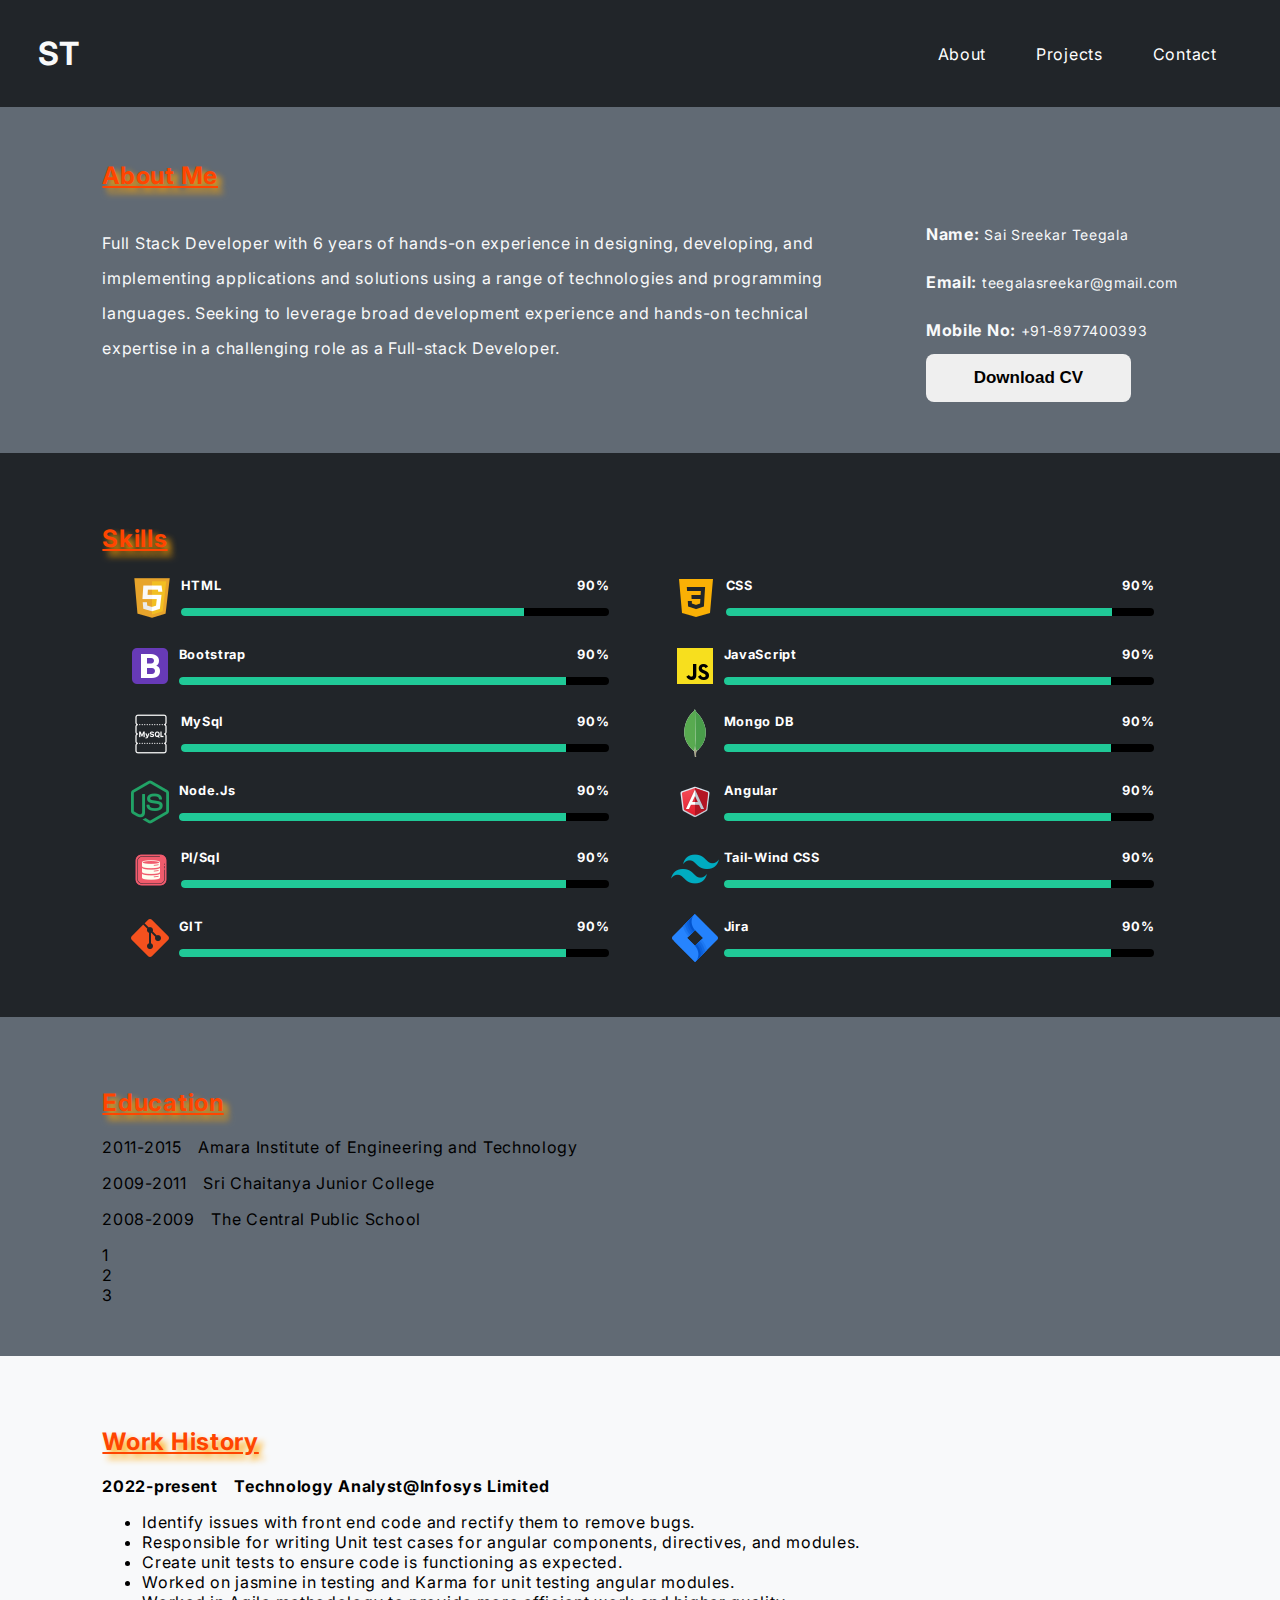
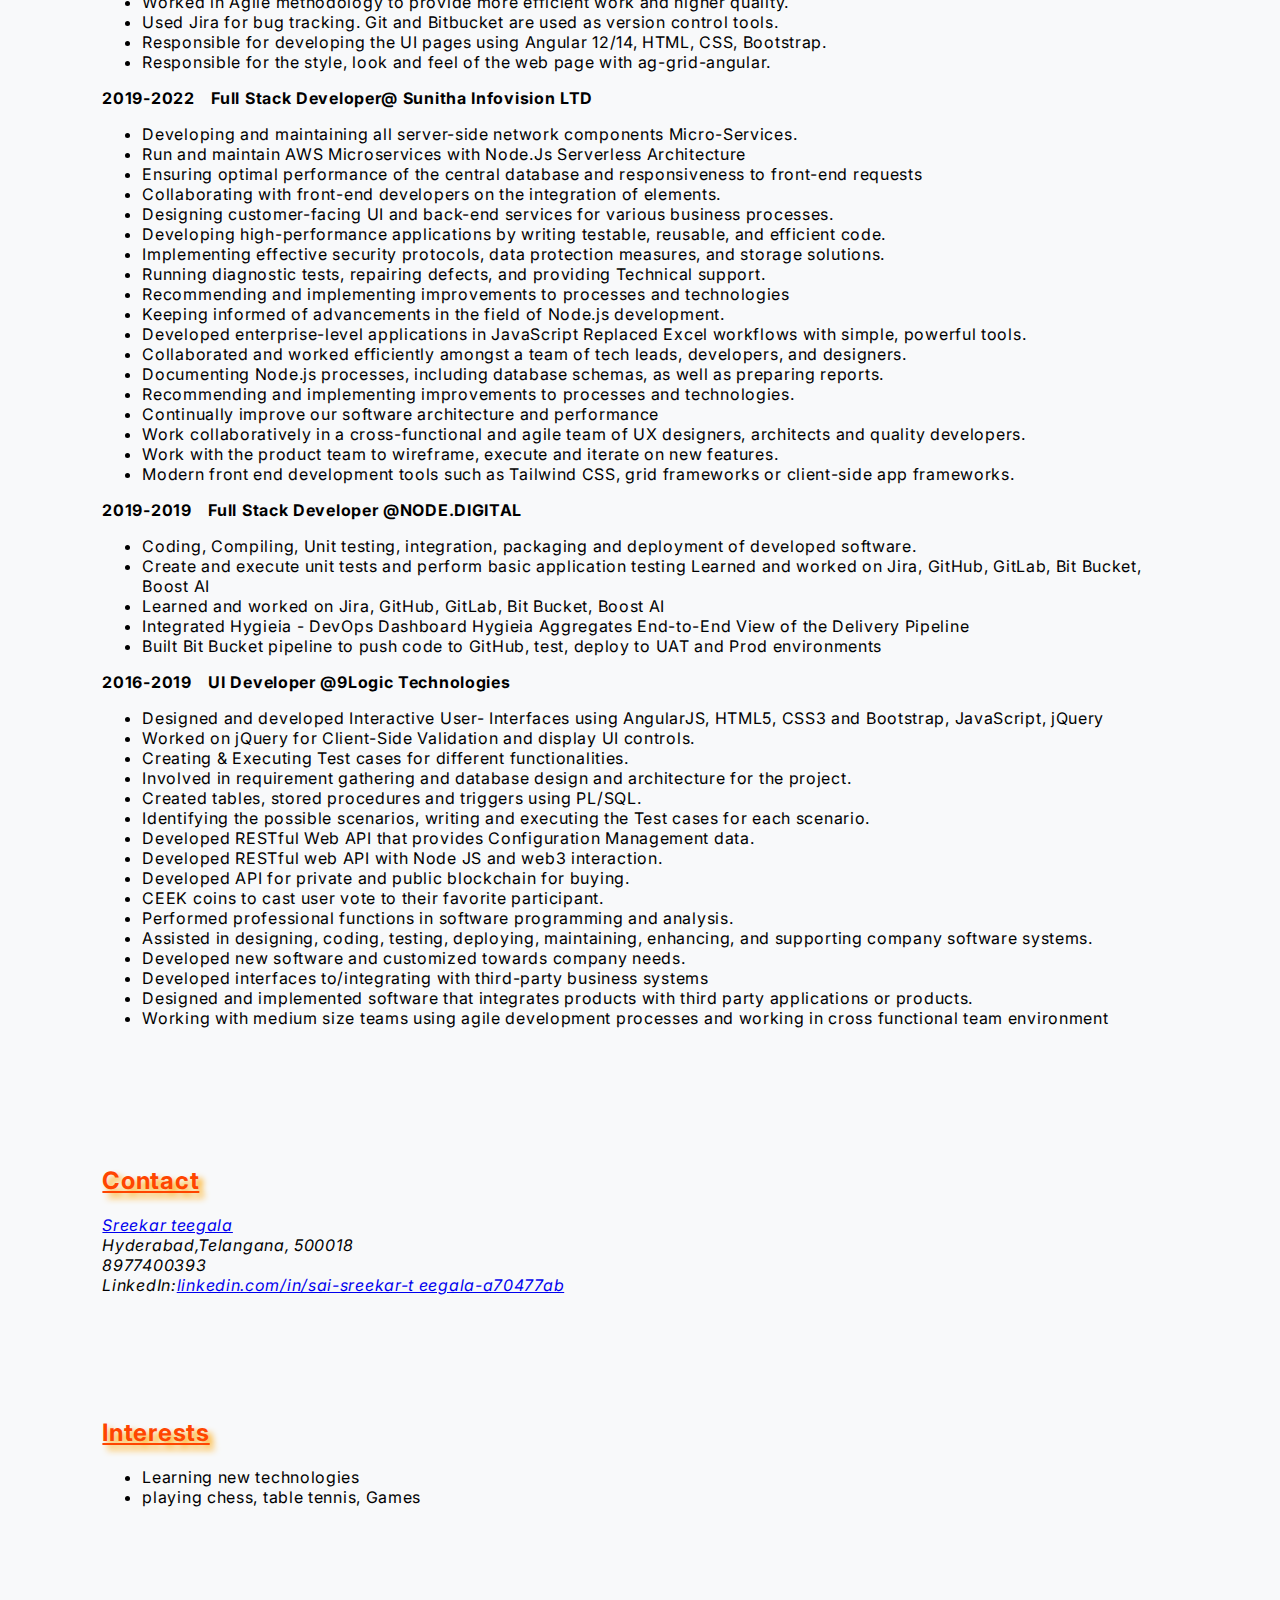
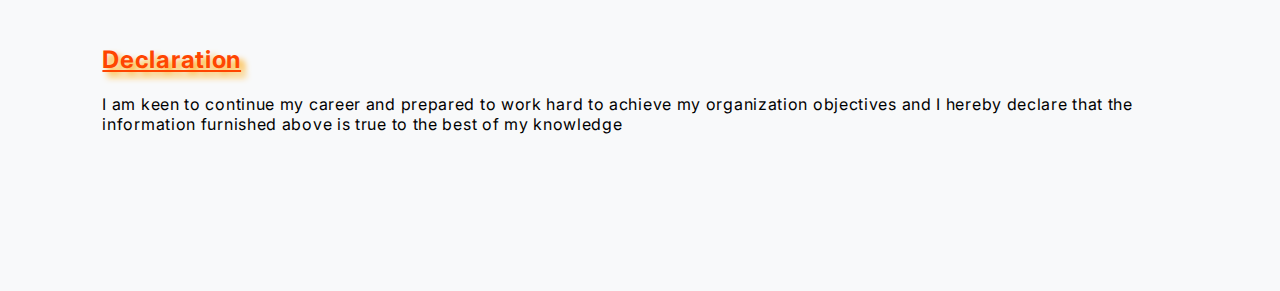
==== index.html @ 385042fd "Minor changes" ====
<!DOCTYPE html>
<html lang="en">

<head>
    <meta charset="UTF-8">
    <meta name="viewport" content="width=device-width, initial-scale=1.0">
    <title>Portfolio</title>
    <script src="./script.js" defer></script>
    <link rel="stylesheet" href="./style.css">
    <!-- <style>
        .Skills{
            width: fit-content;
        }
    </style> -->
</head>

<body>
    <!-- <h1>Sai Sreekar Teegala <sub>(Full Stack Developer)</sub></h1>

    <header>
        <h1>Sreekar Portfolio</h1>
    </header> -->
    <nav>
        <h1>ST</h1>
        <navbar>
            <a href="#About">About</a>
            <a href="">Projects</a>
            <a href="">Contact</a>
        </navbar>
        <!-- <ul>
            <li><a href="">About</a></li>
            <li><a href="">Projects</a></li>
            <li><a href="">Contact</a></li>
        </ul> -->
    </nav>
    <main>
        <!-- <section id="intro"></section> -->
        <section id="About" class="section bg-dark">
            <h2><u>About Me</u></h2>
            <div class="flex space-between">
                <p class="">Full Stack Developer with 6 years of hands-on experience in designing,
                    developing, and implementing applications and solutions using a range of
                    technologies and programming languages. Seeking to leverage broad
                    development experience and hands-on technical expertise in a
                    challenging role as a Full-stack Developer.</p>
                <div>
                    <p><b>Name:</b> Sai Sreekar Teegala</p>
                    <p><b>Email:</b> teegalasreekar@gmail.com</p>
                    <p><b>Mobile No:</b> +91-8977400393</p>

                    <button type="button">Download CV</button>
                </div>
            </div>
        </section>
        <section class="section skills-sec">
            <h2><u>Skills</u></h2>
            <div class="skills">
                <div class="skillCard" id="html">
                    <div class="skImg">
                        <img src="images/icons/icons8-html-5-50.png" alt="HTML5">
                    </div>
                    <div class="skProgress">
                        <div class="skTop">
                            <span>HTML</span>
                            <span>90%</span>
                        </div>
                        <div class="progress progress-sm bg-black">
                            <div class="progress-bar" role="progressbar" style="width: 80%;"></div>
                        </div>
                    </div>
                </div>

                <div class="skillCard" id="css">
                    <div class="skImg">
                        <img src="images/icons/css-logo-50.png" alt="CSS" />
                    </div>
                    <div class="skProgress">
                        <div class="skTop">
                            <span>CSS</span>
                            <span>90%</span>
                        </div>
                        <div class="progress progress-sm bg-black">
                            <div class="progress-bar" role="progressbar" style="width: 90%;"></div>
                        </div>
                    </div>
                </div>

                <div class="skillCard" id="bootstrap">
                    <div class="skImg">
                        <img src="images/icons/icons8-bootstrap-logo-48.png" alt="Bootstrap"/>
                    </div>
                    <div class="skProgress">
                        <div class="skTop">
                            <span>Bootstrap</span>
                            <span>90%</span>
                        </div>
                        <div class="progress progress-sm bg-black">
                            <div class="progress-bar" role="progressbar" style="width: 90%;"></div>
                        </div>
                    </div>
                </div>

                <div class="skillCard" id="js">
                    <div class="skImg">
                        <img src="images/icons/js-logo-48.png" alt="JavaScript" />
                    </div>
                    <div class="skProgress">
                        <div class="skTop">
                            <span>JavaScript</span>
                            <span>90%</span>
                        </div>
                        <div class="progress progress-sm bg-black">
                            <div class="progress-bar" role="progressbar" style="width: 90%;"></div>
                        </div>
                    </div>
                </div>

                <div class="skillCard" id="mysql">
                    <div class="skImg">
                        <img src="images/icons/icons8-mysql-50.png" alt="MySql" />
                    </div>
                    <div class="skProgress">
                        <div class="skTop">
                            <span>MySql</span>
                            <span>90%</span>
                        </div>
                        <div class="progress progress-sm bg-black">
                            <div class="progress-bar" role="progressbar" style="width: 90%;"></div>
                        </div>
                    </div>
                </div>

                <div class="skillCard" id="mongo">
                    <div class="skImg">
                        <img src="images/icons/icons8-mongodb-48.png" alt="MongoDb" />
                    </div>
                    <div class="skProgress">
                        <div class="skTop">
                            <span>Mongo DB</span>
                            <span>90%</span>
                        </div>
                        <div class="progress progress-sm bg-black">
                            <div class="progress-bar" role="progressbar" style="width: 90%;"></div>
                        </div>
                    </div>
                </div>

                <div class="skillCard" id="nodejs">
                    <div class="skImg">
                       <img src="images/icons/icons8-node-js-48.png" alt="NodeJs" />
                    </div>
                    <div class="skProgress">
                        <div class="skTop">
                            <span>Node.Js</span>
                            <span>90%</span>
                        </div>
                        <div class="progress progress-sm bg-black">
                            <div class="progress-bar" role="progressbar" style="width: 90%;"></div>
                        </div>
                    </div>
                </div>

                <div class="skillCard" id="Angular">
                    <div class="skImg">
                        <img src="images/icons/icons8-angularjs-48-pad-30.png" alt="Angular" />
                    </div>
                    <div class="skProgress">
                        <div class="skTop">
                            <span>Angular</span>
                            <span>90%</span>
                        </div>
                        <div class="progress progress-sm bg-black">
                            <div class="progress-bar" role="progressbar" style="width: 90%;"></div>
                        </div>
                    </div>
                </div>

                <div class="skillCard" id="plsql">
                    <div class="skImg">
                        <img src="images/icons/icons8-oracle-pl-sql-50.png" alt="Pl/Sql" />
                    </div>
                    <div class="skProgress">
                        <div class="skTop">
                            <span>Pl/Sql</span>
                            <span>90%</span>
                        </div>
                        <div class="progress progress-sm bg-black">
                            <div class="progress-bar" role="progressbar" style="width: 90%;"></div>
                        </div>
                    </div>
                </div>
                <div class="skillCard" id="tailwind">
                    <div class="skImg">
                        <img src="images/icons/icons8-tailwindcss-48.png" alt="Tailwind CSS" />
                    </div>
                    <div class="skProgress">
                        <div class="skTop">
                            <span>Tail-Wind CSS</span>
                            <span>90%</span>
                        </div>
                        <div class="progress progress-sm bg-black">
                            <div class="progress-bar" role="progressbar" style="width: 90%;"></div>
                        </div>
                    </div>
                </div>

                <div class="skillCard" id="gitlab">
                    <div class="skImg">
                        <img src="images/icons/icons8-git-logo-48.png" alt="Git" />
                    </div>
                    <div class="skProgress">
                        <div class="skTop">
                            <span>GIT</span>
                            <span>90%</span>
                        </div>
                        <div class="progress progress-sm bg-black">
                            <div class="progress-bar" role="progressbar" style="width: 90%;"></div>
                        </div>
                    </div>
                </div>

<!-- 
                <div class="skillCard" id="postman">
                    <div class="skImg">
                        <img src="images/icons/icons8-postgresql-48.png" alt="postman" />
                    </div>
                    <div class="skProgress">
                        <div class="skTop">
                            <span>Postman</span>
                            <span>90%</span>
                        </div>
                        <div class="progress progress-sm bg-black">
                            <div class="progress-bar" role="progressbar" style="width: 90%;"></div>
                        </div>
                    </div>
                </div>

                <div class="skillCard" id="aws">
                    <div class="skImg">
                        <img src="images/icons/icons8-amazon-web-services-48.png" alt="AWS" />
                    </div>
                    <div class="skProgress">
                        <div class="skTop">
                            <span>AWS</span>
                            <span>90%</span>
                        </div>
                        <div class="progress progress-sm bg-black">
                            <div class="progress-bar" role="progressbar" style="width: 90%;"></div>
                        </div>
                    </div>
                </div> -->

                <div class="skillCard" id="jira">
                    <div class="skImg">
                        <img src="images/icons/icons8-jira-48.png" alt="Jira" />
                    </div>
                    <div class="skProgress">
                        <div class="skTop">
                            <span>Jira</span>
                            <span>90%</span>
                        </div>
                        <div class="progress progress-sm bg-black">
                            <div class="progress-bar" role="progressbar" style="width: 90%;"></div>
                        </div>
                    </div>
                </div>


            </div>

            <!-- <div class="content">
                <div class="left-side w-100">
                    <div class="block">
                        <div>
                            <div class="flex space-between">
                                <img src="./images/html.png" alt="HTML" width="55" height="50">
                                <h6>HTML</h6>
                            </div>
                            <div class="progress progress-sm bg-black">
                                <div class="progress-bar" role="progressbar" aria-valuenow="80" aria-valuemin="0"
                                    aria-valuemax="100" style="width: 80%;"></div>
                            </div>
                        </div>
                    </div>
                    <div class="block">
                        <div class="flex space-between">
                            <img src="./images/bootstrap.png" alt="bootstrap" width="55" height="50">
                            <h6>Bootstrap</h6>
                        </div>
                        <div class="progress progress-sm bg-black">
                            <div class="progress-bar" role="progressbar" aria-valuenow="80" aria-valuemin="0"
                                aria-valuemax="100" style="width: 80%;"></div>
                        </div>
                    </div>
                    <div class="block">
                        <div class="flex  space-between">
                            <img src="./images/download (1).png" alt="mysql" width="55" height="50">
                            <h6>mysql</h6>
                        </div>
                        <div class="progress progress-sm bg-black">
                            <div class="progress-bar" role="progressbar" aria-valuenow="90" aria-valuemin="0"
                                aria-valuemax="100" style="width: 90%;"></div>
                        </div>
                    </div>
                    <div class="block">
                        <div class="flex space-between">
                            <img src="./images/download (3).png" alt="nodejs" width="55" height="50">
                            <h6>nodejs</h6>
                        </div>
                        <div class="progress progress-sm bg-black">
                            <div class="progress-bar" role="progressbar" aria-valuenow="90" aria-valuemin="0"
                                aria-valuemax="100" style="width: 90%;"></div>
                        </div>
                    </div>
                    <div class="block">
                        <div class="flex space-between">
                            <img src="./images/download (5).png" alt="tailwind css" width="55" height="50">
                            <h6>tailwind css</h6>
                        </div>
                        <div class="progress progress-sm bg-black">
                            <div class="progress-bar" role="progressbar" aria-valuenow="85" aria-valuemin="0"
                                aria-valuemax="100" style="width: 85%;"></div>
                        </div>
                    </div>
                    <div class="block">
                        <div class="flex space-between">
                            <img src="./images/download (8).png" alt="postman" width="55" height="50">
                            <h6>postman</h6>
                        </div>
                        <div class="progress progress-sm bg-black">
                            <div class="progress-bar" role="progressbar" aria-valuenow="90" aria-valuemin="0"
                                aria-valuemax="100" style="width: 90%;"></div>
                        </div>
                    </div>
                    <div class="block">
                        <div class="flex space-between">
                            <img src="./images/download (10).png" alt="jira software" width="55" height="50">
                            <h6>jira software</h6>
                        </div>
                        <div class="progress progress-sm bg-black">
                            <div class="progress-bar" role="progressbar" aria-valuenow="80" aria-valuemin="0"
                                aria-valuemax="100" style="width: 80%;"></div>
                        </div>
                    </div>
                </div>
                <div class="right-side w-100">
                    <div class="block">
                        <div class="flex space-between">
                            <img src="./images/css.png" alt="css" width="55" height="50">
                            <h6>CSS</h6>
                        </div>
                        <div class="progress progress-sm bg-black">
                            <div class="progress-bar" role="progressbar" aria-valuenow="80" aria-valuemin="0"
                                aria-valuemax="100" style="width: 80%;"></div>
                        </div>
                    </div>
                    <div class="block">
                        <div class="flex space-between">
                            <img src="./images/js.png" alt="js" width="55" height="50">
                            <h6>JS</h6>
                        </div>
                        <div class="progress progress-sm bg-black">
                            <div class="progress-bar" role="progressbar" aria-valuenow="80" aria-valuemin="0"
                                aria-valuemax="100" style="width: 80%;"></div>
                        </div>
                    </div>
                    <div class="block space-between">
                        <div class="flex">
                            <img src="./images/download (2).png" alt="mongoDB" width="55" height="50">
                            <h6>mongoDB</h6>
                        </div>
                        <div class="progress progress-sm bg-black">
                            <div class="progress-bar" role="progressbar" aria-valuenow="85" aria-valuemin="0"
                                aria-valuemax="100" style="width: 85%;"></div>
                        </div>
                    </div>
                    <div class="block">
                        <div class="flex space-between">
                            <img src="./images/download (4).png" alt="angular" width="55" height="50">
                            <h6>angular</h6>
                        </div>
                        <div class="progress progress-sm bg-black">
                            <div class="progress-bar" role="progressbar" aria-valuenow="90" aria-valuemin="0"
                                aria-valuemax="100" style="width: 90%;"></div>
                        </div>
                    </div>
                    <div class="block">
                        <div class="flex space-between">
                            <img src="./images/download (7).png" alt="gitlab" width="55" height="50">
                            <h6>gitlab</h6>
                        </div>
                        <div class="progress progress-sm bg-black">
                            <div class="progress-bar" role="progressbar" aria-valuenow="90" aria-valuemin="0"
                                aria-valuemax="100" style="width: 90%;"></div>
                        </div>
                    </div>
                    <div class="block">
                        <div class="flex space-between">
                            <img src="./images/download (9).png" alt="aws" width="55" height="50">
                            <h6>aws</h6>
                        </div>
                        <div class="progress progress-sm bg-black">
                            <div class="progress-bar" role="progressbar" aria-valuenow="70" aria-valuemin="0"
                                aria-valuemax="100" style="width: 70%;"></div>
                        </div>
                    </div>
                    <div class="block">
                        <div class="flex space-between">
                            <img src="./images/download.png" alt="PL/SQL" width="55" height="50">
                            <h6>PL/SQL</h6>
                        </div>
                        <div class="progress progress-sm bg-black">
                            <div class="progress-bar" role="progressbar" aria-valuenow="80" aria-valuemin="0"
                                aria-valuemax="100" style="width: 80%;"></div>
                        </div>
                    </div>
                </div>
            </div> -->
        </section>

        <section id="education" class="section bg-dark">
            <h2><u>Education</u></h2>
            <div>
                <p>2011-2015&emsp;Amara Institute of Engineering and Technology</p>
                <p><span>2009-2011</span>&emsp;Sri Chaitanya Junior College</p>
                <p><span>2008-2009</span>&emsp;The Central Public School</p>
            </div>

            <div class="row">
                <div>1</div>
                <div>2</div>
                <div>3</div>
            </div>
        </section>

        <section>

            <h2><u>Work History</u></h2>
            <div>
                <p><b>2022-present&emsp;Technology Analyst@Infosys Limited</b></p>
                <ul>
                    <li>Identify issues with front end code and rectify
                        them to remove bugs.
                    </li>
                    <li>Responsible for writing Unit test cases for angular
                        components, directives, and modules.
                    </li>
                    <li>Create unit tests to ensure code is functioning as
                        expected.
                    </li>
                    <li>Worked on jasmine in testing and Karma for unit
                        testing angular modules.
                    </li>
                    <li>Worked in Agile methodology to provide more
                        efficient work and higher quality.</li>
                    <li>Used Jira for bug tracking. Git and Bitbucket are
                        used as version control tools.</li>
                    <li>Responsible for developing the UI pages using
                        Angular 12/14, HTML, CSS, Bootstrap.</li>
                    <li>Responsible for the style, look and feel of the web
                        page with ag-grid-angular.</li>
                </ul>
            </div>

            <div>
                <p><b>2019-2022&emsp;Full Stack Developer@ Sunitha Infovision LTD</b></p>
                <ul>
                    <li>Developing and maintaining all server-side
                        network components Micro-Services.
                    </li>
                    <li>Run and maintain AWS Microservices with Node.Js
                        Serverless Architecture
                    </li>
                    <li>Ensuring optimal performance of the central
                        database and responsiveness to front-end
                        requests
                    </li>
                    <li>Collaborating with front-end developers on the
                        integration of elements.
                    </li>
                    <li>Designing customer-facing UI and back-end
                        services for various business processes.
                    </li>
                    <li>Developing high-performance applications by
                        writing testable, reusable, and efficient code.
                    </li>
                    <li>Implementing effective security protocols, data
                        protection measures, and storage solutions.
                    </li>
                    <li>Running diagnostic tests, repairing defects, and
                        providing Technical support.
                    </li>
                    <li>Recommending and implementing improvements
                        to processes and technologies
                    </li>
                    <li>Keeping informed of advancements in the field of
                        Node.js development.
                    </li>
                    <li>Developed enterprise-level applications in
                        JavaScript Replaced Excel workflows with simple,
                        powerful tools.
                    </li>
                    <li>Collaborated and worked efficiently amongst a
                        team of tech leads, developers, and designers.
                    </li>
                    <li>Documenting Node.js processes, including
                        database schemas, as well as preparing reports.
                    </li>
                    <li>Recommending and implementing improvements
                        to processes and technologies.
                    </li>
                    <li> Continually improve our software architecture and
                        performance
                    </li>
                    <li>Work collaboratively in a cross-functional and
                        agile team of UX designers, architects and quality
                        developers.
                    </li>
                    <li>Work with the product team to wireframe, execute
                        and iterate on new features.
                    </li>
                    <li>Modern front end development tools such as
                        Tailwind CSS, grid frameworks or client-side app
                        frameworks.
                    </li>
                </ul>
            </div>

            <div>
                <p><b>2019-2019&emsp;Full Stack Developer @NODE.DIGITAL</b></p>
                <ul>
                    <li>Coding, Compiling, Unit testing, integration,
                        packaging and deployment of developed software.</li>
                    <li>Create and execute unit tests and perform basic
                        application testing Learned and worked on Jira,
                        GitHub, GitLab, Bit Bucket, Boost AI</li>
                    <li>Learned and worked on Jira, GitHub, GitLab, Bit
                        Bucket, Boost AI</li>
                    <li>Integrated Hygieia - DevOps Dashboard Hygieia
                        Aggregates End-to-End View of the Delivery Pipeline</li>
                    <li>Built Bit Bucket pipeline to push code to GitHub, test,
                        deploy to UAT and Prod environments
                    </li>
                </ul>
            </div>

            <div>
                <p><b>2016-2019&emsp;UI Developer @9Logic Technologies</b></p>
                <ul>
                    <li>Designed and developed Interactive User- Interfaces
                        using AngularJS, HTML5, CSS3 and Bootstrap,
                        JavaScript, jQuery</li>
                    <li>Worked on jQuery for Client-Side Validation and
                        display UI controls.</li>
                    <li>Creating & Executing Test cases for different
                        functionalities.</li>
                    <li>Involved in requirement gathering and database
                        design and architecture for the project.</li>
                    <li> Created tables, stored procedures and triggers using
                        PL/SQL.
                    </li>
                    <li>Identifying the possible scenarios, writing and
                        executing the Test cases for each scenario.</li>
                    <li>Developed RESTful Web API that provides
                        Configuration Management data.</li>
                    <li>Developed RESTful web API with Node JS and web3
                        interaction.</li>
                    <li>Developed API for private and public blockchain for
                        buying.</li>
                    <li>CEEK coins to cast user vote to their favorite
                        participant.</li>
                    <li> Performed professional functions in software
                        programming and analysis.
                    </li>
                    <li>Assisted in designing, coding, testing, deploying,
                        maintaining, enhancing, and supporting company
                        software systems.
                    </li>
                    <li> Developed new software and customized towards
                        company needs.</li>
                    <li> Developed interfaces to/integrating with third-party
                        business systems</li>
                    <li>Designed and implemented software that integrates
                        products with third party applications or products.</li>
                    <li>Working with medium size teams using agile
                        development processes and working in cross
                        functional team environment
                    </li>
                </ul>
            </div>
        </section>


        <section>
            <h2><u>Contact</u></h2>
            <Address><a href="mailto:teegalasreekar@gmail.com">Sreekar teegala</a><br>
                Hyderabad,Telangana, 500018 <br>
                8977400393 <br>
                LinkedIn:<a href="linkedin.com/in/sai-sreekar-t
            eegala-a70477ab">linkedin.com/in/sai-sreekar-t
                    eegala-a70477ab</a>

            </Address>
        </section>
        <section>
            <h2><u>Interests</u></h2>
            <ul>
                <li>Learning new technologies</li>
                <li>playing chess, table tennis, Games</li>
            </ul>
        </section>

        <section>
            <h2><u>Declaration</u></h2>
            <p>I am keen to continue my career and prepared to work
                hard to achieve my organization objectives and I hereby
                declare that the information furnished above is true to
                the best of my knowledge</p>
        </section>
    </main>
</body>

</html>
---- style.css ----
@import url('https://fonts.googleapis.com/css2?family=Inter');

:root {
    --black: #212529;
    --light: #f8f9fa;
    --dark: #616a74;
    --font-family: "sans-serif"
}

* {
    box-sizing: border-box;
}

body {
    /* color: white; */
    margin: 0;
    background-color: var(--light);

    font-family: 'Inter', sans-serif;
    letter-spacing: 0.7px;
    /* font-size: 1rem; */
}

nav {
    /* position header on top */
    position: fixed;
    top: 0;
    width: 100%;

    padding: 1% 3%;
    display: flex;
    flex-direction: row;
    justify-content: space-between;
    background-color: var(--black);
    color: var(--light);
}

navbar {
    flex-basis: 50%;
    display: flex;
    align-items: center;
    justify-content: end;
}

navbar a {
    padding: 15px;
    margin: 10px;
    text-decoration: none;
    color: white
}

navbar a:hover {
    /* color:red; */
    background: var(--dark);
    transition: all 0.7s ease-in;
}

main {
    margin: 7% 0%;
}

#intro {
    height: 75vh;
    border: 2px solid black;
}

section {
    padding: 4% 8%;
    width: 100%;
    /* padding: 0px 15px; */
}

section h2 {
    color: orangered;
    text-shadow: orange 5px 5px 6px;
}

.flex {
    display: flex;
}

.space-between{
    justify-content: space-between;
}

.flex>p {
    flex-basis: 70%;
    line-height: 35px;
    color: var(--light);
}

.flex div {
    display: flex;
    justify-content: center;
    flex-direction: column;
    color: var(--light);
}

.flex div p b {
    font-size: 16px;
}

.flex div p {
    font-size: 14px;
}

button {
    width: 205px;
    padding: 14px;
    border-radius: 8px;
    border: none;
    outline: none;
    font-size: 17px;
    font-weight: 600;
}

.progress {
    display: flex;
    overflow: hidden;
}

.progress-sm {
    height: 0.5rem !important;
    border-radius: 10px;
}

.bg-black {
    background-color: black;
}

.progress-bar {
    background-color: #20c997;
}

.content {
    display: flex !important;
    justify-content: space-between;
    gap: 40px;
}

.block {
    margin-bottom: 10px;
}
/* .Skills .block {
    display: flex;
    flex-direction: row;
    align-items: center;
    margin-bottom: 10px;
}

.block div{
    flex-grow: 1;
} */

.w-100 {
    width: 100% !important;
}

/* 
.flex>p{
    display: flex;
    align-self: end;
} */

.col-1 {
    width: 8.33%;
}

.col-2 {
    width: 16.66%;
}

.col-3 {
    width: 25%;
}

.col-4 {
    width: 33.33%;
}

.col-5 {
    width: 41.66%;
}

.col-6 {
    width: 50%;
}

.col-7 {
    width: 58.33%;
}

.col-8 {
    width: 66.66%;
}

.col-9 {
    width: 75%;
}

.col-10 {
    width: 83.33%;
}

.col-11 {
    width: 91.66%;
}

.col-12 {
    width: 100%;
}

.bg-dark {
    background-color: var(--dark) !important;
}

.skills-sec{
    background-color: var(--black);
    color: white;
}

.skills{
    display: flex;
    flex-wrap: wrap;
    gap: 15px;
    justify-content: space-around;
}

.skillCard{
    display: flex;
    flex-direction: row;
    /* padding: 0 20px; */
    flex-basis: 45%;
}

.skProgress{
    flex-grow: 1;
    padding-left: 5px;
    /* background-color: red; */
}

.skTop{
    display: flex;
    flex-direction: row;
    justify-content: space-between;
    font-size: .8rem;
    font-weight: bolder;

    font-weight: bolder;
    padding: 5px 0 15px 0;
}
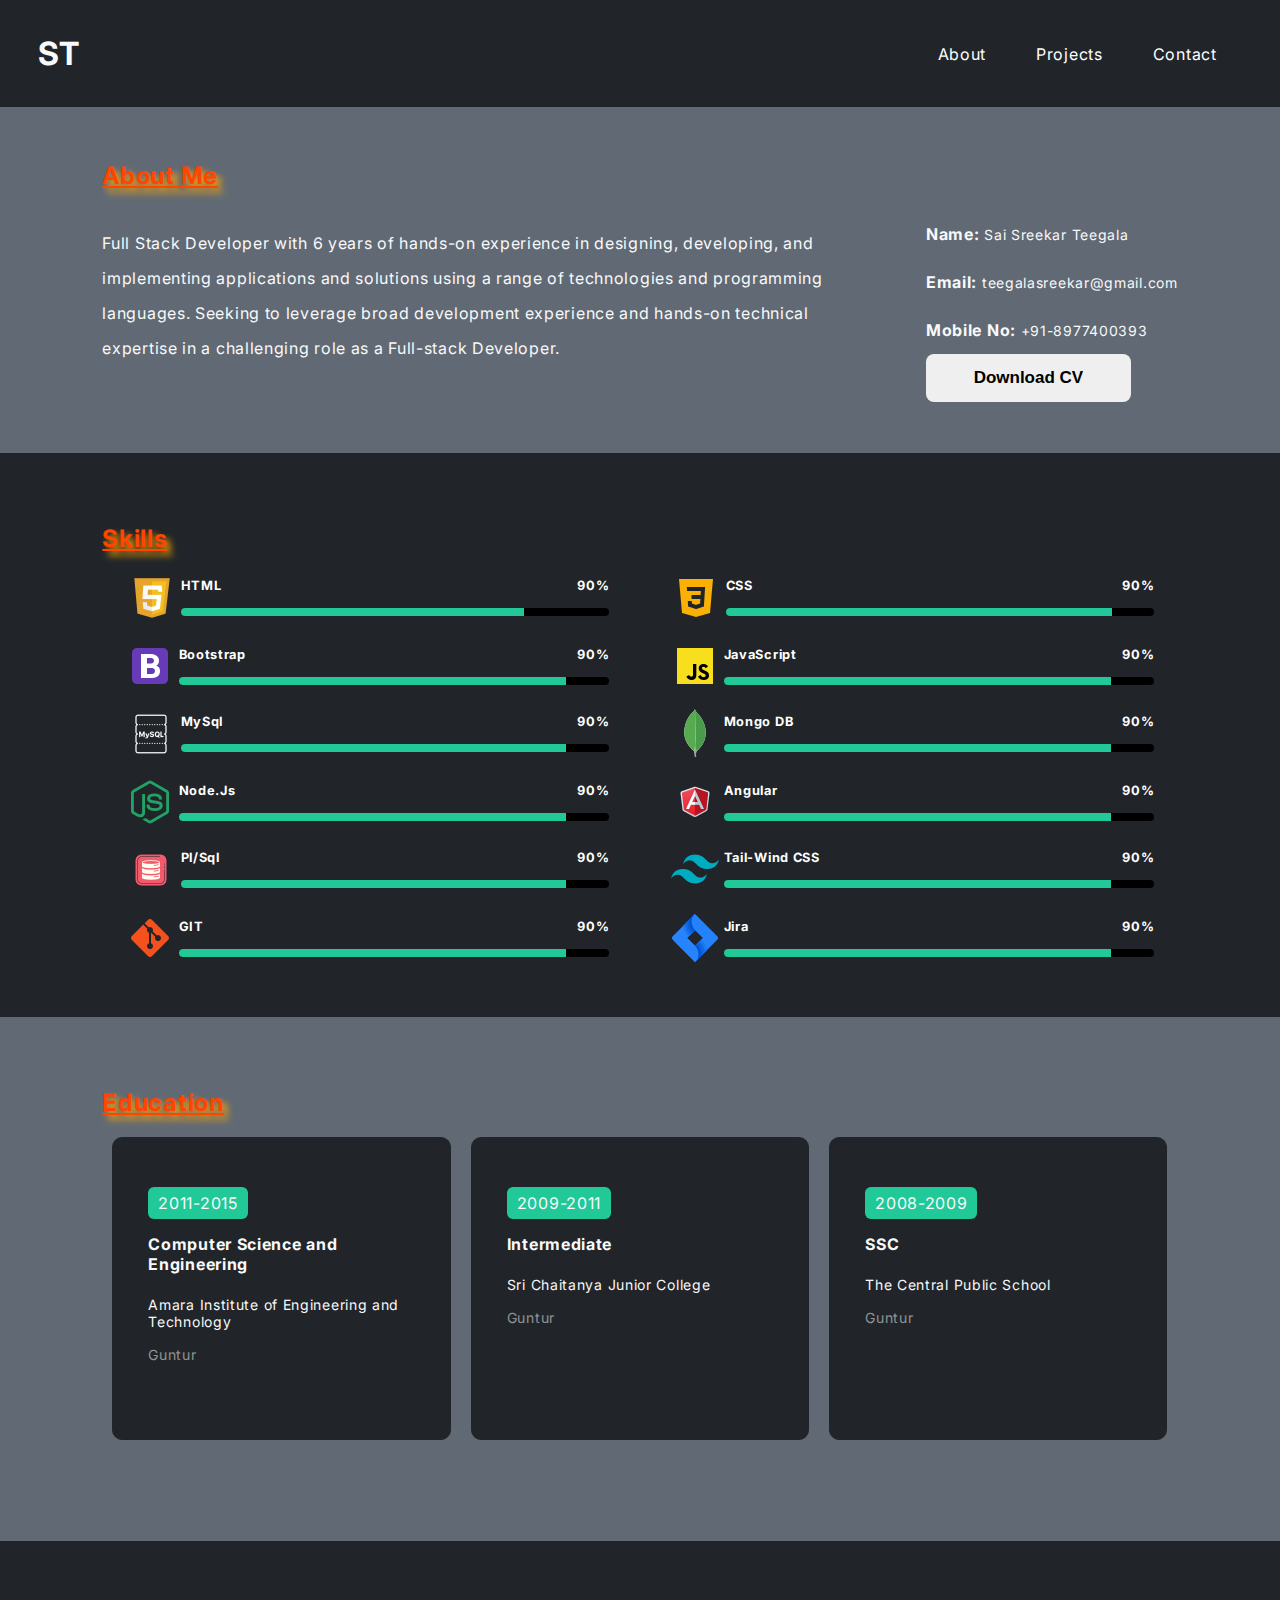
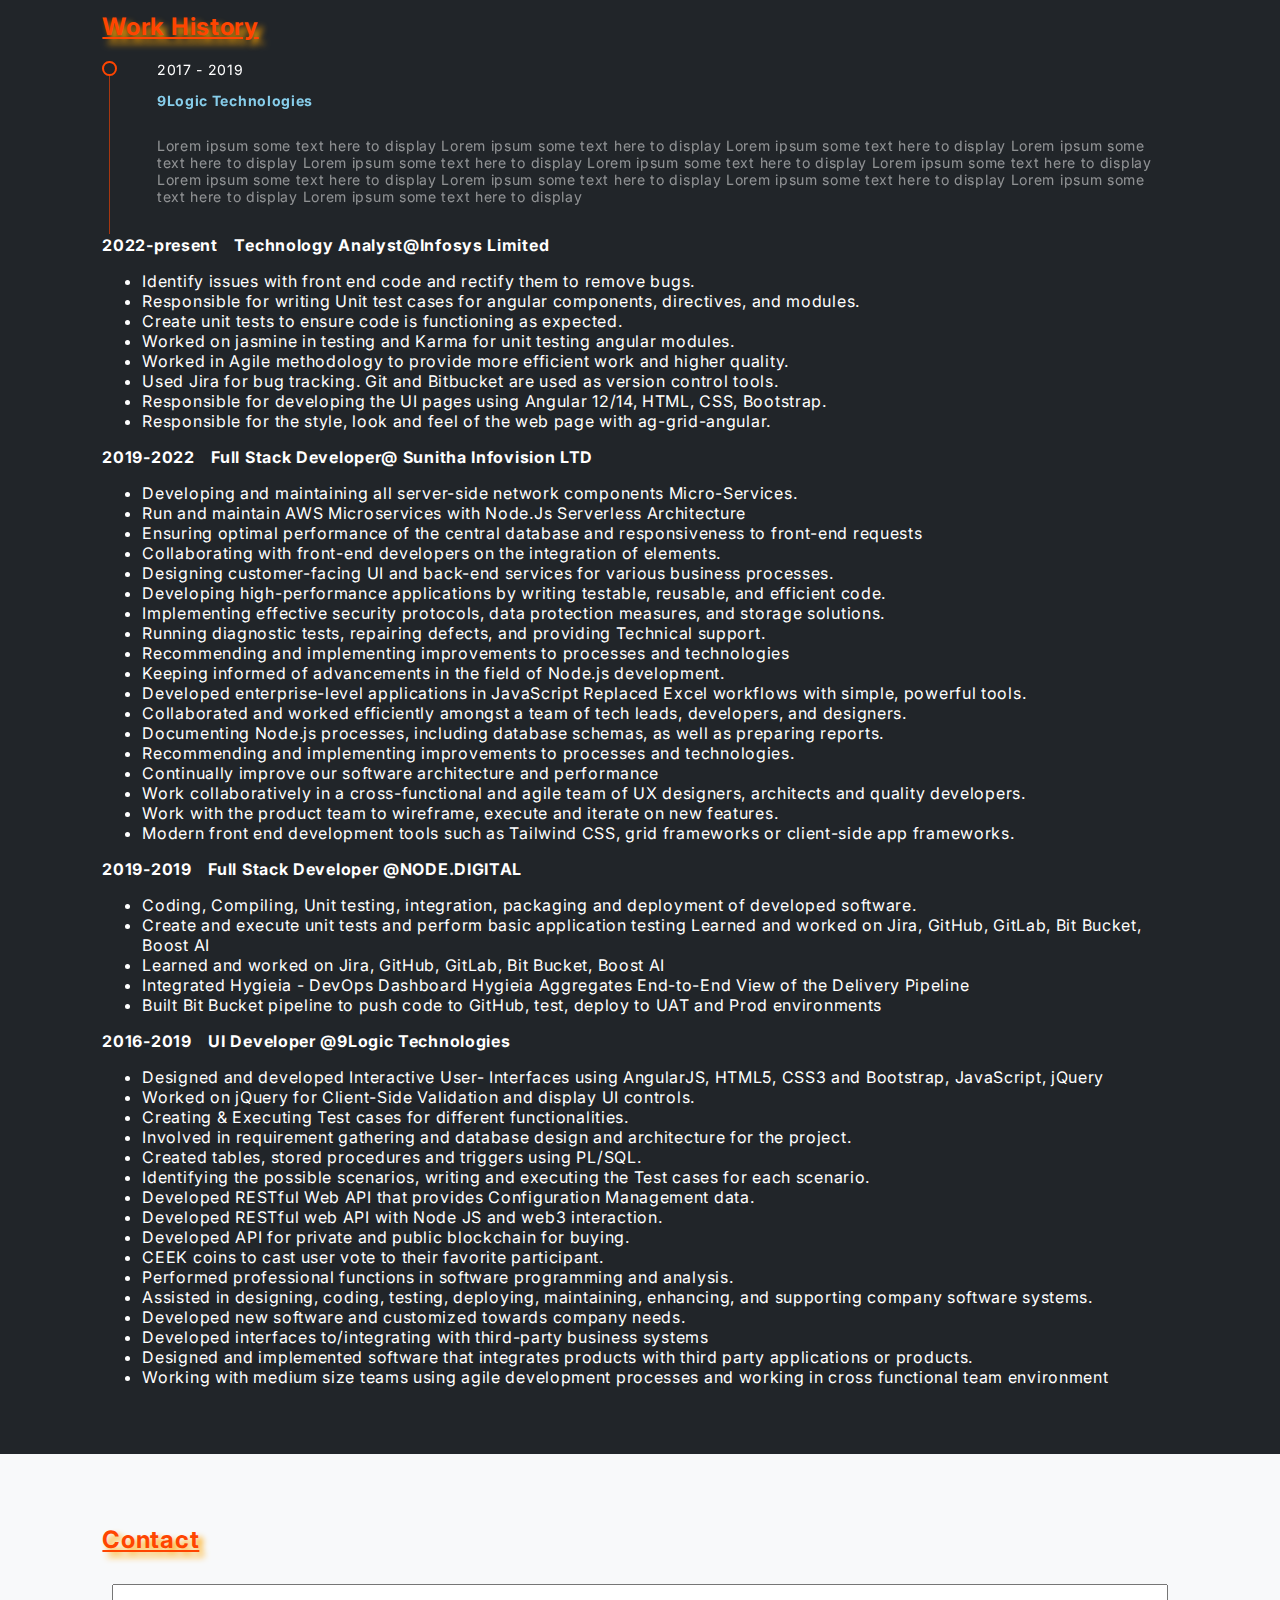
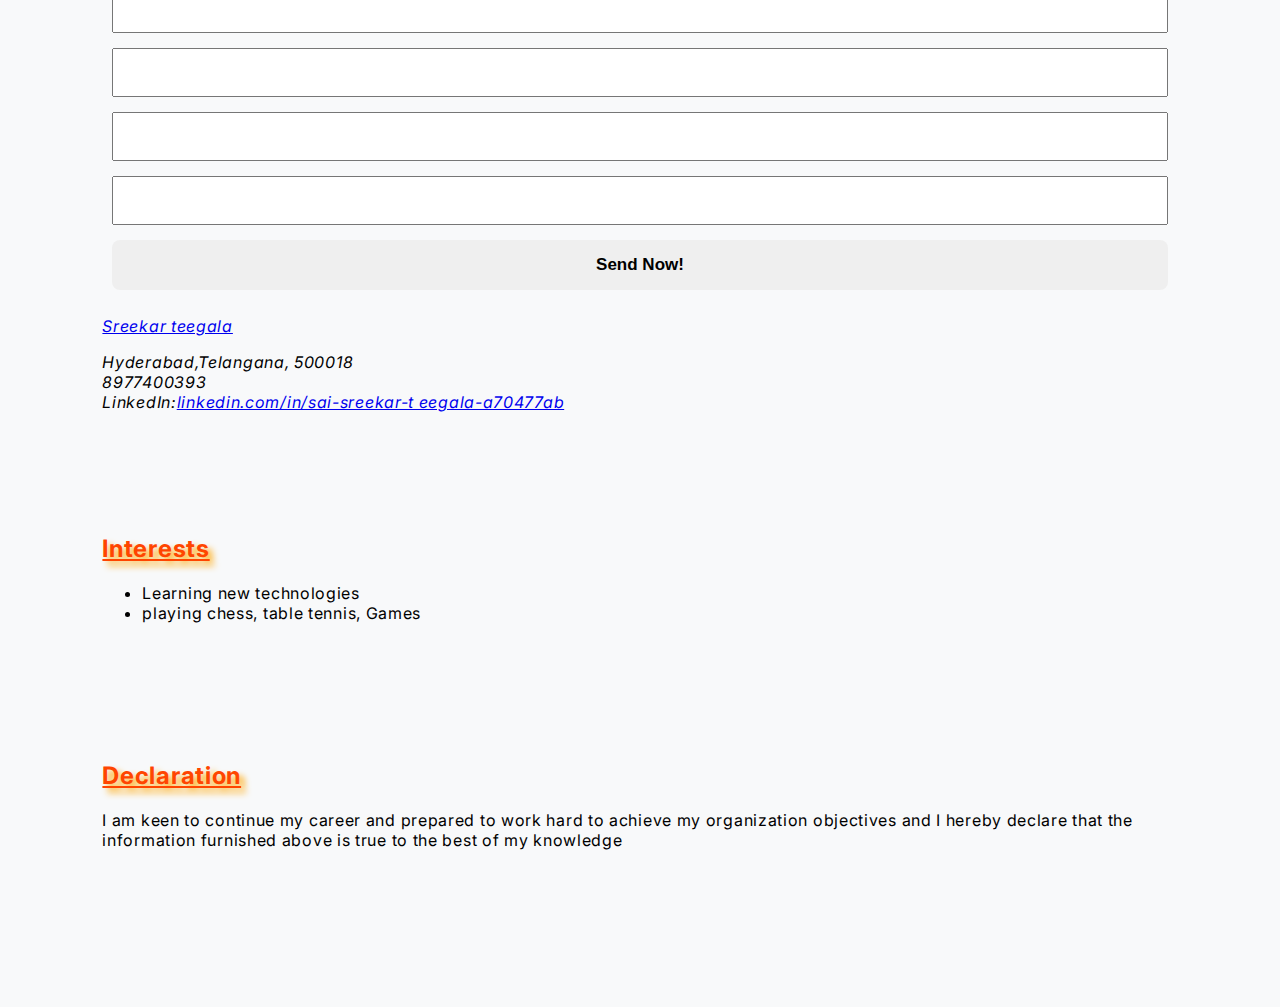
==== commit c3eb502d: "Section work station" ====
--- a/index.html
+++ b/index.html
@@ -52,7 +52,7 @@
                 </div>
             </div>
         </section>
-        <section class="section skills-sec">
+        <section class="section bg-sec-black">
             <h2><u>Skills</u></h2>
             <div class="skills">
                 <div class="skillCard" id="html">
@@ -87,7 +87,7 @@
 
                 <div class="skillCard" id="bootstrap">
                     <div class="skImg">
-                        <img src="images/icons/icons8-bootstrap-logo-48.png" alt="Bootstrap"/>
+                        <img src="images/icons/icons8-bootstrap-logo-48.png" alt="Bootstrap" />
                     </div>
                     <div class="skProgress">
                         <div class="skTop">
@@ -147,7 +147,7 @@
 
                 <div class="skillCard" id="nodejs">
                     <div class="skImg">
-                       <img src="images/icons/icons8-node-js-48.png" alt="NodeJs" />
+                        <img src="images/icons/icons8-node-js-48.png" alt="NodeJs" />
                     </div>
                     <div class="skProgress">
                         <div class="skTop">
@@ -219,7 +219,7 @@
                     </div>
                 </div>
 
-<!-- 
+                <!-- 
                 <div class="skillCard" id="postman">
                     <div class="skImg">
                         <img src="images/icons/icons8-postgresql-48.png" alt="postman" />
@@ -420,22 +420,52 @@
 
         <section id="education" class="section bg-dark">
             <h2><u>Education</u></h2>
-            <div>
-                <p>2011-2015&emsp;Amara Institute of Engineering and Technology</p>
-                <p><span>2009-2011</span>&emsp;Sri Chaitanya Junior College</p>
-                <p><span>2008-2009</span>&emsp;The Central Public School</p>
-            </div>
-
-            <div class="row">
-                <div>1</div>
-                <div>2</div>
-                <div>3</div>
+            <div class="row mb-50">
+                <div class="col-4">
+                    <div class="card">
+                        <label class="badge">2011-2015</label>
+                        <h4>Computer Science and Engineering</h4>
+                        <p>Amara Institute of Engineering and Technology</p>
+                        <label class="place">Guntur</label>
+                    </div>
+                </div>
+                <div class="col-4">
+                    <div class="card">
+                        <label class="badge">2009-2011</label>
+                        <h4>Intermediate</h4>
+                        <p>Sri Chaitanya Junior College</p>
+                        <label class="place">Guntur</label>
+                    </div>
+                </div>
+                <div class="col-4">
+                    <div class="card">
+                        <label class="badge">2008-2009</label>
+                        <h4>SSC</h4>
+                        <p>The Central Public School</p>
+                        <label class="place">Guntur</label>
+                    </div>
+                </div>
             </div>
         </section>
 
-        <section>
+        <section class="bg-sec-black">
 
             <h2><u>Work History</u></h2>
+
+
+            <div class="item">
+                <span class="circle"></span>
+                <div class="workCard">
+                    <div class="workcard-header">
+                        <span class="year">2017 - 2019</span>
+                        <p>9Logic Technologies</p> 
+                    </div>
+                    <div class="workcard-body">
+                        <p> Lorem ipsum some text here to display  Lorem ipsum some text here to display Lorem ipsum some text here to display Lorem ipsum some text here to display Lorem ipsum some text here to display Lorem ipsum some text here to display Lorem ipsum some text here to display Lorem ipsum some text here to display Lorem ipsum some text here to display Lorem ipsum some text here to display Lorem ipsum some text here to display Lorem ipsum some text here to display</p>
+                    </div>
+                </div>
+            </div>
+
             <div>
                 <p><b>2022-present&emsp;Technology Analyst@Infosys Limited</b></p>
                 <ul>
@@ -591,9 +621,19 @@
         </section>
 
 
-        <section>
+        <section class="section contact">
             <h2><u>Contact</u></h2>
-            <Address><a href="mailto:teegalasreekar@gmail.com">Sreekar teegala</a><br>
+            <form action="submit">
+                <div class="contact-form">
+                    <input type="text" name="name" id="name">
+                    <input type="text" name="name" id="name">
+                    <input type="text" name="name" id="name">
+                    <input type="text" name="name" id="name">
+                    <button type="button">Send Now!</button>
+                </div>
+            </form>
+            <Address>
+                <p><a href="mailto:teegalasreekar@gmail.com">Sreekar teegala</a></p>
                 Hyderabad,Telangana, 500018 <br>
                 8977400393 <br>
                 LinkedIn:<a href="linkedin.com/in/sai-sreekar-t
--- a/style.css
+++ b/style.css
@@ -2,9 +2,11 @@
 
 :root {
     --black: #212529;
-    --light: #f8f9fa;
+    --white: #f8f9fa;
     --dark: #616a74;
-    --font-family: "sans-serif"
+    --font-family: "sans-serif";
+    --light: #ffffff80;
+    --heading-color: orangered;
 }
 
 * {
@@ -14,7 +16,7 @@
 body {
     /* color: white; */
     margin: 0;
-    background-color: var(--light);
+    background-color: var(--white);
 
     font-family: 'Inter', sans-serif;
     letter-spacing: 0.7px;
@@ -32,7 +34,7 @@
     flex-direction: row;
     justify-content: space-between;
     background-color: var(--black);
-    color: var(--light);
+    color: var(--white);
 }
 
 navbar {
@@ -79,21 +81,21 @@
     display: flex;
 }
 
-.space-between{
+.space-between {
     justify-content: space-between;
 }
 
 .flex>p {
     flex-basis: 70%;
     line-height: 35px;
-    color: var(--light);
+    color: var(--white);
 }
 
 .flex div {
     display: flex;
     justify-content: center;
     flex-direction: column;
-    color: var(--light);
+    color: var(--white);
 }
 
 .flex div p b {
@@ -141,6 +143,7 @@
 .block {
     margin-bottom: 10px;
 }
+
 /* .Skills .block {
     display: flex;
     flex-direction: row;
@@ -161,6 +164,10 @@
     display: flex;
     align-self: end;
 } */
+.row {
+    display: flex;
+    flex-wrap: wrap;
+}
 
 .col-1 {
     width: 8.33%;
@@ -176,6 +183,7 @@
 
 .col-4 {
     width: 33.33%;
+    padding: 0px 10px;
 }
 
 .col-5 {
@@ -214,32 +222,32 @@
     background-color: var(--dark) !important;
 }
 
-.skills-sec{
+.bg-sec-black {
     background-color: var(--black);
     color: white;
 }
 
-.skills{
+.skills {
     display: flex;
     flex-wrap: wrap;
     gap: 15px;
     justify-content: space-around;
 }
 
-.skillCard{
+.skillCard {
     display: flex;
     flex-direction: row;
     /* padding: 0 20px; */
     flex-basis: 45%;
 }
 
-.skProgress{
+.skProgress {
     flex-grow: 1;
     padding-left: 5px;
     /* background-color: red; */
 }
 
-.skTop{
+.skTop {
     display: flex;
     flex-direction: row;
     justify-content: space-between;
@@ -248,4 +256,112 @@
 
     font-weight: bolder;
     padding: 5px 0 15px 0;
+}
+
+.card {
+    /* width: 450px; */
+    height: 100%;
+    border-radius: 10px;
+    border: 1px solid var(--black);
+    background-color: var(--black);
+    color: var(--white);
+    padding: 55px 35px;
+    margin-bottom: 20px;
+}
+
+.card p {
+    font-size: 14px;
+}
+
+.card h4 {
+    font-size: 16px;
+}
+
+.badge {
+    background-color: #20c997;
+    padding: 6px 10px;
+    border-radius: 6px;
+}
+
+.place {
+    color: var(--light);
+    font-size: 14px;
+}
+
+.mb-50 {
+    margin-bottom: 50px;
+}
+
+.contact-form {
+    display: flex;
+    flex-direction: column;
+    gap: 15px;
+    padding: 10px;
+}
+
+.contact-form input {
+    padding: 15px;
+}
+
+.contact-form button {
+    padding: 15px;
+    width: 100%;
+    /* flex-grow: 1; */
+}
+
+.item {
+    position: relative;
+    display: flex;
+    flex-direction: row;
+    gap: 40px;
+    font-size: 14px;
+}
+
+.item:before {
+    display: block;
+}
+
+.item:before {
+    content: "";
+    height: 100%;
+    left: 7px;
+    opacity: .6;
+    position: absolute;
+    top: 15px;
+    width: 1px;
+    background-color: var(--heading-color);
+}
+
+.workCard {
+    display: flex;
+    flex-direction: column;
+    /* margin-left: 40px; */
+    width: calc(100%);
+}
+
+.workCard-header {
+    border-bottom: 0;
+    position: relative;
+    padding: 32px 0 10px;
+}
+
+.workcard-header p{
+    font-weight: bolder;
+    color: skyblue;
+}
+
+.workcard-body{
+    color: var(--light);
+}
+
+.circle {
+    width: 15px;
+    height: 15px;
+    display: b;
+    border-radius: 50%;
+    display: block;
+    /* border-color: white; */
+    border: 2px solid white;
+    outline: none;
+    border-color: var(--heading-color);
 }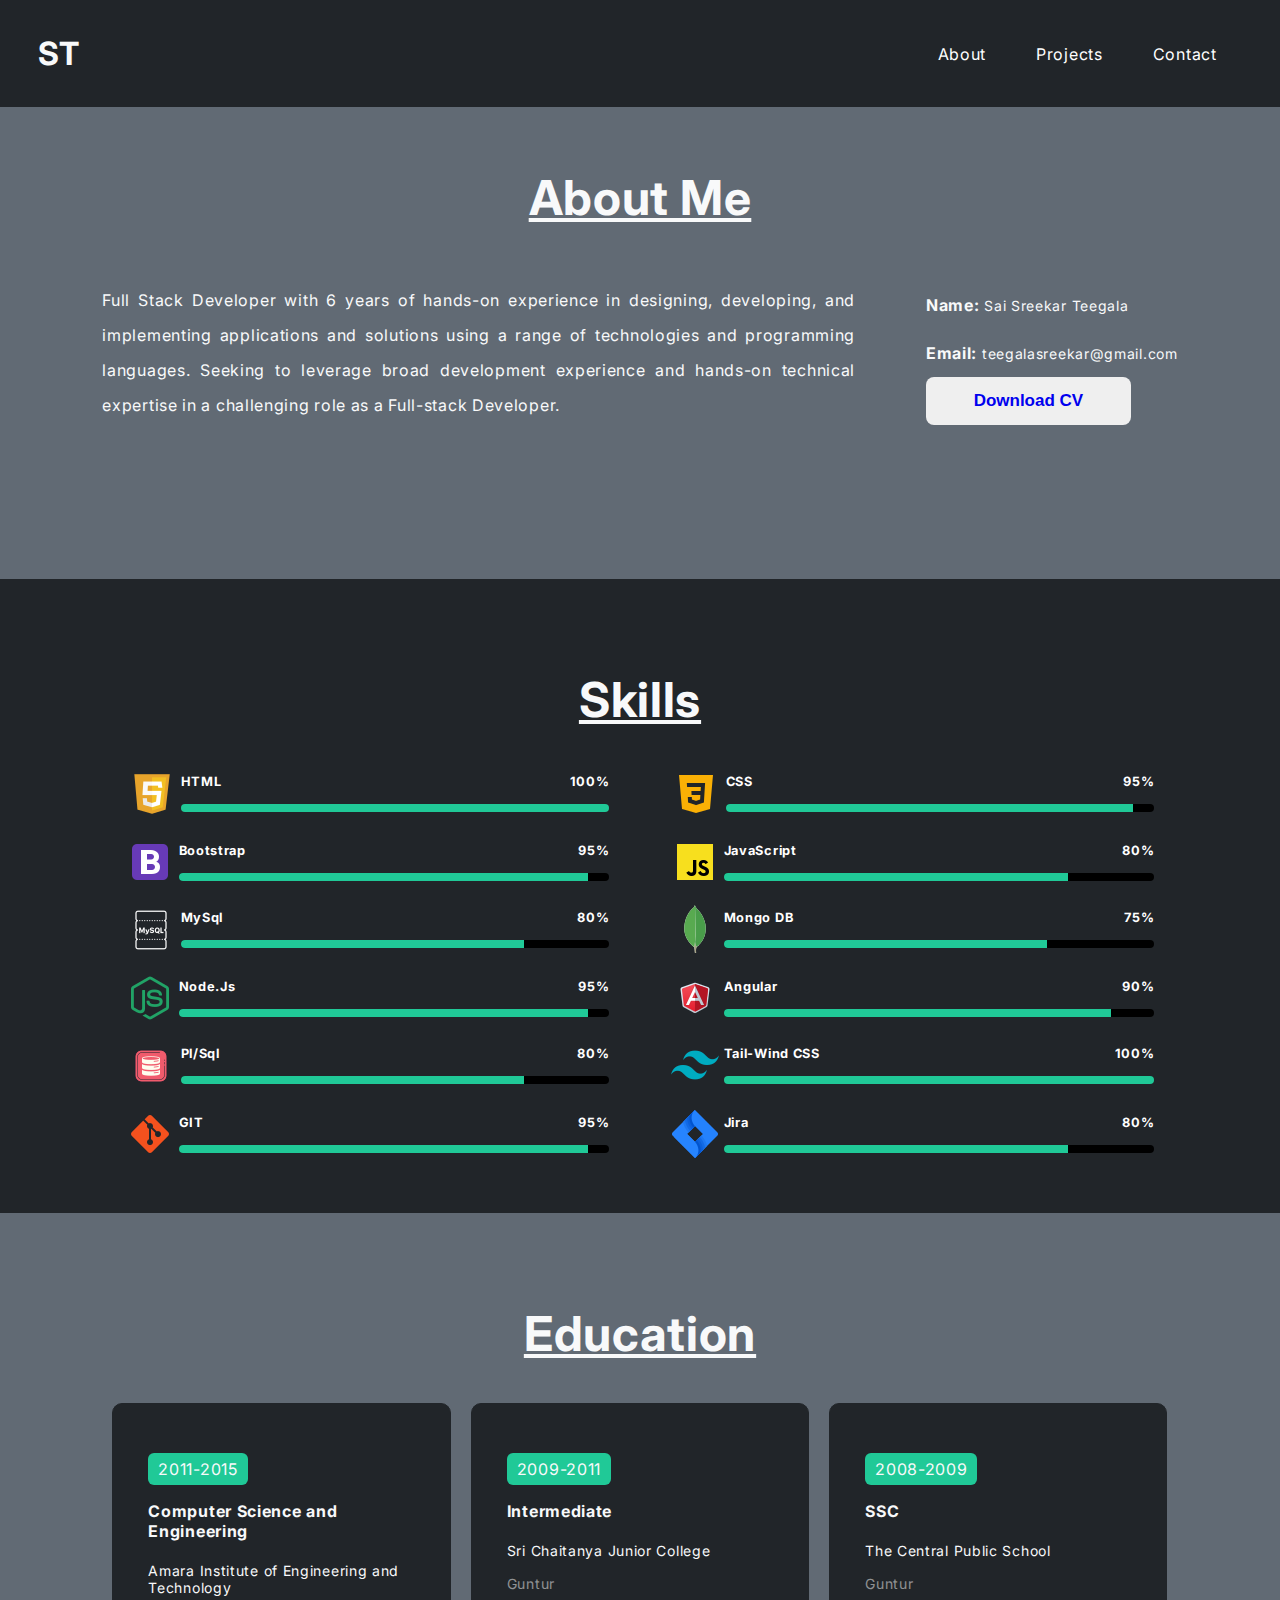
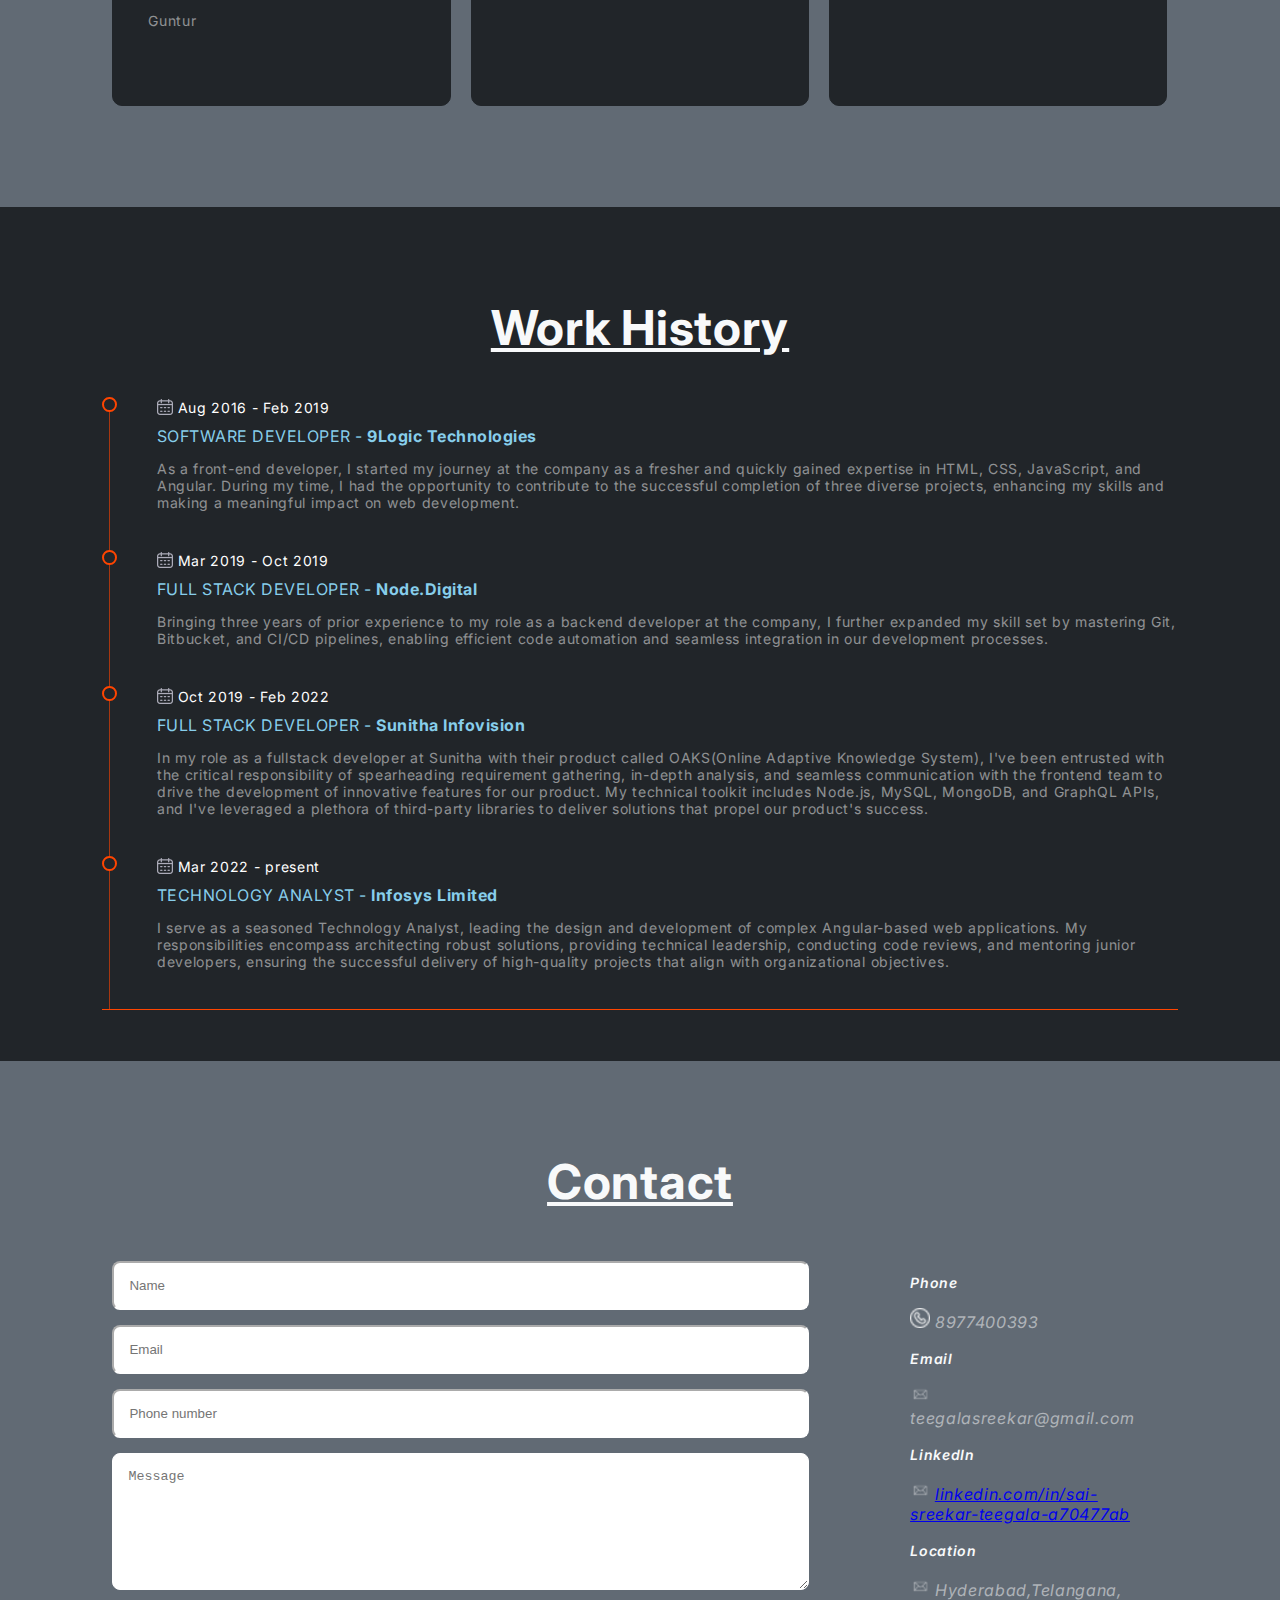
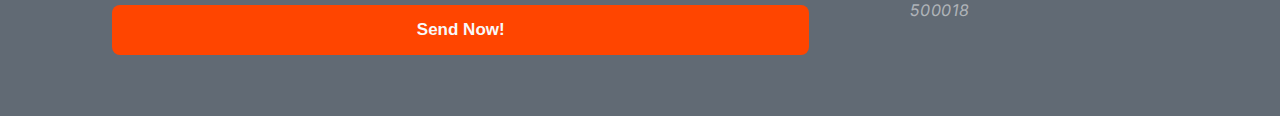
==== commit f71d63bc: "inished development and started adding responsiveness" ====
--- a/index.html
+++ b/index.html
@@ -24,8 +24,8 @@
         <h1>ST</h1>
         <navbar>
             <a href="#About">About</a>
-            <a href="">Projects</a>
-            <a href="">Contact</a>
+            <a href="#Projects">Projects</a>
+            <a href="#Contact">Contact</a>
         </navbar>
         <!-- <ul>
             <li><a href="">About</a></li>
@@ -46,13 +46,16 @@
                 <div>
                     <p><b>Name:</b> Sai Sreekar Teegala</p>
                     <p><b>Email:</b> teegalasreekar@gmail.com</p>
-                    <p><b>Mobile No:</b> +91-8977400393</p>
-
-                    <button type="button">Download CV</button>
+                    <!-- <p><b>Mobile No:</b> +91-8977400393</p> -->
+                    
+                    <button type="button">
+                        <a href="./resume/Sreekar_Resume.pdf" download="Sreekar_Resume.pdf" target="_blank" style="text-decoration: none;">Download CV</a>
+                        <!-- Download CV -->
+                    </button>
                 </div>
             </div>
         </section>
-        <section class="section bg-sec-black">
+        <section class="section bg-sec-black" id="skills">
             <h2><u>Skills</u></h2>
             <div class="skills">
                 <div class="skillCard" id="html">
@@ -62,7 +65,52 @@
                     <div class="skProgress">
                         <div class="skTop">
                             <span>HTML</span>
-                            <span>90%</span>
+                            <span>100%</span>
+                        </div>
+                        <div class="progress progress-sm bg-black">
+                            <div class="progress-bar" role="progressbar" style="width: 100%;"></div>
+                        </div>
+                    </div>
+                </div>
+
+                <div class="skillCard" id="css">
+                    <div class="skImg">
+                        <img src="images/icons/css-logo-50.png" alt="CSS" />
+                    </div>
+                    <div class="skProgress">
+                        <div class="skTop">
+                            <span>CSS</span>
+                            <span>95%</span>
+                        </div>
+                        <div class="progress progress-sm bg-black">
+                            <div class="progress-bar" role="progressbar" style="width: 95%;"></div>
+                        </div>
+                    </div>
+                </div>
+
+                <div class="skillCard" id="bootstrap">
+                    <div class="skImg">
+                        <img src="images/icons/icons8-bootstrap-logo-48.png" alt="Bootstrap" />
+                    </div>
+                    <div class="skProgress">
+                        <div class="skTop">
+                            <span>Bootstrap</span>
+                            <span>95%</span>
+                        </div>
+                        <div class="progress progress-sm bg-black">
+                            <div class="progress-bar" role="progressbar" style="width: 95%;"></div>
+                        </div>
+                    </div>
+                </div>
+
+                <div class="skillCard" id="js">
+                    <div class="skImg">
+                        <img src="images/icons/js-logo-48.png" alt="JavaScript" />
+                    </div>
+                    <div class="skProgress">
+                        <div class="skTop">
+                            <span>JavaScript</span>
+                            <span>80%</span>
                         </div>
                         <div class="progress progress-sm bg-black">
                             <div class="progress-bar" role="progressbar" style="width: 80%;"></div>
@@ -70,51 +118,6 @@
                     </div>
                 </div>
 
-                <div class="skillCard" id="css">
-                    <div class="skImg">
-                        <img src="images/icons/css-logo-50.png" alt="CSS" />
-                    </div>
-                    <div class="skProgress">
-                        <div class="skTop">
-                            <span>CSS</span>
-                            <span>90%</span>
-                        </div>
-                        <div class="progress progress-sm bg-black">
-                            <div class="progress-bar" role="progressbar" style="width: 90%;"></div>
-                        </div>
-                    </div>
-                </div>
-
-                <div class="skillCard" id="bootstrap">
-                    <div class="skImg">
-                        <img src="images/icons/icons8-bootstrap-logo-48.png" alt="Bootstrap" />
-                    </div>
-                    <div class="skProgress">
-                        <div class="skTop">
-                            <span>Bootstrap</span>
-                            <span>90%</span>
-                        </div>
-                        <div class="progress progress-sm bg-black">
-                            <div class="progress-bar" role="progressbar" style="width: 90%;"></div>
-                        </div>
-                    </div>
-                </div>
-
-                <div class="skillCard" id="js">
-                    <div class="skImg">
-                        <img src="images/icons/js-logo-48.png" alt="JavaScript" />
-                    </div>
-                    <div class="skProgress">
-                        <div class="skTop">
-                            <span>JavaScript</span>
-                            <span>90%</span>
-                        </div>
-                        <div class="progress progress-sm bg-black">
-                            <div class="progress-bar" role="progressbar" style="width: 90%;"></div>
-                        </div>
-                    </div>
-                </div>
-
                 <div class="skillCard" id="mysql">
                     <div class="skImg">
                         <img src="images/icons/icons8-mysql-50.png" alt="MySql" />
@@ -122,10 +125,10 @@
                     <div class="skProgress">
                         <div class="skTop">
                             <span>MySql</span>
-                            <span>90%</span>
-                        </div>
-                        <div class="progress progress-sm bg-black">
-                            <div class="progress-bar" role="progressbar" style="width: 90%;"></div>
+                            <span>80%</span>
+                        </div>
+                        <div class="progress progress-sm bg-black">
+                            <div class="progress-bar" role="progressbar" style="width: 80%;"></div>
                         </div>
                     </div>
                 </div>
@@ -137,10 +140,10 @@
                     <div class="skProgress">
                         <div class="skTop">
                             <span>Mongo DB</span>
-                            <span>90%</span>
-                        </div>
-                        <div class="progress progress-sm bg-black">
-                            <div class="progress-bar" role="progressbar" style="width: 90%;"></div>
+                            <span>75%</span>
+                        </div>
+                        <div class="progress progress-sm bg-black">
+                            <div class="progress-bar" role="progressbar" style="width: 75%;"></div>
                         </div>
                     </div>
                 </div>
@@ -152,10 +155,10 @@
                     <div class="skProgress">
                         <div class="skTop">
                             <span>Node.Js</span>
-                            <span>90%</span>
-                        </div>
-                        <div class="progress progress-sm bg-black">
-                            <div class="progress-bar" role="progressbar" style="width: 90%;"></div>
+                            <span>95%</span>
+                        </div>
+                        <div class="progress progress-sm bg-black">
+                            <div class="progress-bar" role="progressbar" style="width: 95%;"></div>
                         </div>
                     </div>
                 </div>
@@ -182,10 +185,10 @@
                     <div class="skProgress">
                         <div class="skTop">
                             <span>Pl/Sql</span>
-                            <span>90%</span>
-                        </div>
-                        <div class="progress progress-sm bg-black">
-                            <div class="progress-bar" role="progressbar" style="width: 90%;"></div>
+                            <span>80%</span>
+                        </div>
+                        <div class="progress progress-sm bg-black">
+                            <div class="progress-bar" role="progressbar" style="width: 80%;"></div>
                         </div>
                     </div>
                 </div>
@@ -196,10 +199,10 @@
                     <div class="skProgress">
                         <div class="skTop">
                             <span>Tail-Wind CSS</span>
-                            <span>90%</span>
-                        </div>
-                        <div class="progress progress-sm bg-black">
-                            <div class="progress-bar" role="progressbar" style="width: 90%;"></div>
+                            <span>100%</span>
+                        </div>
+                        <div class="progress progress-sm bg-black">
+                            <div class="progress-bar" role="progressbar" style="width: 100%;"></div>
                         </div>
                     </div>
                 </div>
@@ -211,10 +214,10 @@
                     <div class="skProgress">
                         <div class="skTop">
                             <span>GIT</span>
-                            <span>90%</span>
-                        </div>
-                        <div class="progress progress-sm bg-black">
-                            <div class="progress-bar" role="progressbar" style="width: 90%;"></div>
+                            <span>95%</span>
+                        </div>
+                        <div class="progress progress-sm bg-black">
+                            <div class="progress-bar" role="progressbar" style="width: 95%;"></div>
                         </div>
                     </div>
                 </div>
@@ -257,165 +260,14 @@
                     <div class="skProgress">
                         <div class="skTop">
                             <span>Jira</span>
-                            <span>90%</span>
-                        </div>
-                        <div class="progress progress-sm bg-black">
-                            <div class="progress-bar" role="progressbar" style="width: 90%;"></div>
-                        </div>
-                    </div>
-                </div>
-
-
-            </div>
-
-            <!-- <div class="content">
-                <div class="left-side w-100">
-                    <div class="block">
-                        <div>
-                            <div class="flex space-between">
-                                <img src="./images/html.png" alt="HTML" width="55" height="50">
-                                <h6>HTML</h6>
-                            </div>
-                            <div class="progress progress-sm bg-black">
-                                <div class="progress-bar" role="progressbar" aria-valuenow="80" aria-valuemin="0"
-                                    aria-valuemax="100" style="width: 80%;"></div>
-                            </div>
-                        </div>
-                    </div>
-                    <div class="block">
-                        <div class="flex space-between">
-                            <img src="./images/bootstrap.png" alt="bootstrap" width="55" height="50">
-                            <h6>Bootstrap</h6>
-                        </div>
-                        <div class="progress progress-sm bg-black">
-                            <div class="progress-bar" role="progressbar" aria-valuenow="80" aria-valuemin="0"
-                                aria-valuemax="100" style="width: 80%;"></div>
-                        </div>
-                    </div>
-                    <div class="block">
-                        <div class="flex  space-between">
-                            <img src="./images/download (1).png" alt="mysql" width="55" height="50">
-                            <h6>mysql</h6>
-                        </div>
-                        <div class="progress progress-sm bg-black">
-                            <div class="progress-bar" role="progressbar" aria-valuenow="90" aria-valuemin="0"
-                                aria-valuemax="100" style="width: 90%;"></div>
-                        </div>
-                    </div>
-                    <div class="block">
-                        <div class="flex space-between">
-                            <img src="./images/download (3).png" alt="nodejs" width="55" height="50">
-                            <h6>nodejs</h6>
-                        </div>
-                        <div class="progress progress-sm bg-black">
-                            <div class="progress-bar" role="progressbar" aria-valuenow="90" aria-valuemin="0"
-                                aria-valuemax="100" style="width: 90%;"></div>
-                        </div>
-                    </div>
-                    <div class="block">
-                        <div class="flex space-between">
-                            <img src="./images/download (5).png" alt="tailwind css" width="55" height="50">
-                            <h6>tailwind css</h6>
-                        </div>
-                        <div class="progress progress-sm bg-black">
-                            <div class="progress-bar" role="progressbar" aria-valuenow="85" aria-valuemin="0"
-                                aria-valuemax="100" style="width: 85%;"></div>
-                        </div>
-                    </div>
-                    <div class="block">
-                        <div class="flex space-between">
-                            <img src="./images/download (8).png" alt="postman" width="55" height="50">
-                            <h6>postman</h6>
-                        </div>
-                        <div class="progress progress-sm bg-black">
-                            <div class="progress-bar" role="progressbar" aria-valuenow="90" aria-valuemin="0"
-                                aria-valuemax="100" style="width: 90%;"></div>
-                        </div>
-                    </div>
-                    <div class="block">
-                        <div class="flex space-between">
-                            <img src="./images/download (10).png" alt="jira software" width="55" height="50">
-                            <h6>jira software</h6>
-                        </div>
-                        <div class="progress progress-sm bg-black">
-                            <div class="progress-bar" role="progressbar" aria-valuenow="80" aria-valuemin="0"
-                                aria-valuemax="100" style="width: 80%;"></div>
-                        </div>
-                    </div>
-                </div>
-                <div class="right-side w-100">
-                    <div class="block">
-                        <div class="flex space-between">
-                            <img src="./images/css.png" alt="css" width="55" height="50">
-                            <h6>CSS</h6>
-                        </div>
-                        <div class="progress progress-sm bg-black">
-                            <div class="progress-bar" role="progressbar" aria-valuenow="80" aria-valuemin="0"
-                                aria-valuemax="100" style="width: 80%;"></div>
-                        </div>
-                    </div>
-                    <div class="block">
-                        <div class="flex space-between">
-                            <img src="./images/js.png" alt="js" width="55" height="50">
-                            <h6>JS</h6>
-                        </div>
-                        <div class="progress progress-sm bg-black">
-                            <div class="progress-bar" role="progressbar" aria-valuenow="80" aria-valuemin="0"
-                                aria-valuemax="100" style="width: 80%;"></div>
-                        </div>
-                    </div>
-                    <div class="block space-between">
-                        <div class="flex">
-                            <img src="./images/download (2).png" alt="mongoDB" width="55" height="50">
-                            <h6>mongoDB</h6>
-                        </div>
-                        <div class="progress progress-sm bg-black">
-                            <div class="progress-bar" role="progressbar" aria-valuenow="85" aria-valuemin="0"
-                                aria-valuemax="100" style="width: 85%;"></div>
-                        </div>
-                    </div>
-                    <div class="block">
-                        <div class="flex space-between">
-                            <img src="./images/download (4).png" alt="angular" width="55" height="50">
-                            <h6>angular</h6>
-                        </div>
-                        <div class="progress progress-sm bg-black">
-                            <div class="progress-bar" role="progressbar" aria-valuenow="90" aria-valuemin="0"
-                                aria-valuemax="100" style="width: 90%;"></div>
-                        </div>
-                    </div>
-                    <div class="block">
-                        <div class="flex space-between">
-                            <img src="./images/download (7).png" alt="gitlab" width="55" height="50">
-                            <h6>gitlab</h6>
-                        </div>
-                        <div class="progress progress-sm bg-black">
-                            <div class="progress-bar" role="progressbar" aria-valuenow="90" aria-valuemin="0"
-                                aria-valuemax="100" style="width: 90%;"></div>
-                        </div>
-                    </div>
-                    <div class="block">
-                        <div class="flex space-between">
-                            <img src="./images/download (9).png" alt="aws" width="55" height="50">
-                            <h6>aws</h6>
-                        </div>
-                        <div class="progress progress-sm bg-black">
-                            <div class="progress-bar" role="progressbar" aria-valuenow="70" aria-valuemin="0"
-                                aria-valuemax="100" style="width: 70%;"></div>
-                        </div>
-                    </div>
-                    <div class="block">
-                        <div class="flex space-between">
-                            <img src="./images/download.png" alt="PL/SQL" width="55" height="50">
-                            <h6>PL/SQL</h6>
-                        </div>
-                        <div class="progress progress-sm bg-black">
-                            <div class="progress-bar" role="progressbar" aria-valuenow="80" aria-valuemin="0"
-                                aria-valuemax="100" style="width: 80%;"></div>
-                        </div>
-                    </div>
-                </div>
-            </div> -->
+                            <span>80%</span>
+                        </div>
+                        <div class="progress progress-sm bg-black">
+                            <div class="progress-bar" role="progressbar" style="width: 80%;"></div>
+                        </div>
+                    </div>
+                </div>
+            </div>
         </section>
 
         <section id="education" class="section bg-dark">
@@ -448,25 +300,215 @@
             </div>
         </section>
 
-        <section class="bg-sec-black">
+        <section id="Projects" class="bg-sec-black">
 
             <h2><u>Work History</u></h2>
-
 
             <div class="item">
                 <span class="circle"></span>
                 <div class="workCard">
                     <div class="workcard-header">
-                        <span class="year">2017 - 2019</span>
-                        <p>9Logic Technologies</p> 
+                        <img src="images/icons/calendar_icon.png" alt="calendar_icon" width="16" id="calendar">
+                        <span class="year"> Aug 2016 - Feb 2019</span>
+                        <span id="company">SOFTWARE DEVELOPER - <b>9Logic Technologies</b></span>
                     </div>
                     <div class="workcard-body">
-                        <p> Lorem ipsum some text here to display  Lorem ipsum some text here to display Lorem ipsum some text here to display Lorem ipsum some text here to display Lorem ipsum some text here to display Lorem ipsum some text here to display Lorem ipsum some text here to display Lorem ipsum some text here to display Lorem ipsum some text here to display Lorem ipsum some text here to display Lorem ipsum some text here to display Lorem ipsum some text here to display</p>
-                    </div>
-                </div>
-            </div>
-
-            <div>
+                        <p>
+                            As a front-end developer, I started my journey at the company as a fresher and quickly
+                            gained expertise in HTML, CSS, JavaScript, and Angular. During my time, I had the
+                            opportunity to contribute to the successful completion of three diverse projects,
+                            enhancing my skills and making a meaningful impact on web development.
+                        </p>
+                        <!-- <p>Throughout my professional journey, I've had the privilege of working on a diverse range
+                            of responsibilities and projects in the field of software development. I've designed and
+                            developed interactive user interfaces using a mix of technologies, including AngularJS,
+                            HTML5, CSS3, Bootstrap, JavaScript, and jQuery. These interfaces have not only been
+                            visually engaging but also functionally sound, and I've utilized jQuery for client-side
+                            validation and UI control display.
+                        </p>
+
+                        <p>A significant part of my role has involved the meticulous creation and execution of test
+                            cases to ensure the smooth operation of various functionalities. I've actively
+                            participated in requirement gathering, contributing to database design and project
+                            architecture. In this capacity, I've created tables, stored procedures, and triggers
+                            using PL/SQL, demonstrating proficiency in database management.
+                        </p>
+
+                        <p>Testing has been a focal point of my work, and I've excelled in identifying possible
+                            scenarios and crafting comprehensive test cases for each scenario. Moreover, I've
+                            contributed to the development of RESTful Web APIs, providing crucial configuration
+                            management data. This included the development of RESTful web APIs with Node.js and web3
+                            interaction, as well as APIs for both private and public blockchains, enabling secure
+                            transactions and user voting processes.
+                        </p>
+
+                        <p>In addition to technical contributions, I've undertaken professional functions in
+                            software programming and analysis. This has involved assisting in the entire software
+                            development lifecycle, from design and coding to testing, deployment, maintenance,
+                            enhancement, and support of company software systems. I've not only developed new
+                            software but also customized solutions to align with specific company needs.
+                        </p>
+
+                        <p>Furthermore, I've been actively involved in integrating software interfaces with
+                            third-party business systems and designing and implementing solutions that seamlessly
+                            integrate products with third-party applications or products. My experience extends to
+                            collaborative work within medium-sized teams, employing agile development processes, and
+                            thriving in cross-functional team environments.
+                        </p> -->
+
+                    </div>
+                </div>
+            </div>
+            <div class="item">
+                <span class="circle"></span>
+                <div class="workCard">
+                    <div class="workcard-header">
+                        <img src="images/icons/calendar_icon.png" alt="calendar_icon" width="16" id="calendar">
+                        <span class="year">Mar 2019 - Oct 2019</span>
+                        <span id="company">FULL STACK DEVELOPER - <b>Node.Digital</b></span>
+                    </div>
+                    <div class="workcard-body">
+                        <p>Bringing three years of prior experience to my role as a backend developer at the company, I
+                            further expanded my skill set by mastering Git, Bitbucket, and CI/CD pipelines, enabling
+                            efficient code automation and seamless integration in our development processes.</p>
+                        <!-- <p>In my role as a software developer, my responsibilities have encompassed the entire software
+                            development lifecycle, from coding and compiling to unit testing, integration, packaging,
+                            and deployment of the developed software. This end-to-end approach has allowed me to ensure
+                            that the software is not only well-written but also thoroughly tested and seamlessly
+                            integrated into the existing ecosystem.
+                        </p>
+
+                        <p>A significant part of my role has involved creating and executing unit tests and conducting
+                            basic application testing. This practice has been essential in identifying and rectifying
+                            any issues early in the development process, contributing to the overall reliability of the
+                            software.
+                        </p>
+
+                        <p>To support these efforts, I have gained proficiency in using various essential tools and
+                            platforms such as Jira, GitHub, GitLab, Bit Bucket, and Boost AI. These tools have played a
+                            pivotal role in project management, version control, and collaboration among team members.
+                        </p>
+
+                        <p>One notable achievement in my role has been the integration of Hygieia - DevOps Dashboard.
+                            Hygieia has allowed for the aggregation of an end-to-end view of the delivery pipeline,
+                            enhancing visibility and control over the software delivery process.
+                        </p>
+
+                        <p>Additionally, I have leveraged Bit Bucket to create a pipeline that automates the process of
+                            pushing code to GitHub, running tests, and deploying the software to UAT and Prod
+                            environments. This automation has not only expedited the deployment process but also
+                            improved its accuracy and reliability.
+                        </p>
+
+                        <p>Through these responsibilities and achievements, I have contributed to the development of
+                            robust and well-tested software solutions while embracing modern DevOps practices and tools.
+                        </p> -->
+                    </div>
+                </div>
+            </div>
+            <div class="item">
+                <span class="circle"></span>
+                <div class="workCard">
+                    <div class="workcard-header">
+                        <img src="images/icons/calendar_icon.png" alt="calendar_icon" width="16" id="calendar">
+                        <span class="year">Oct 2019 - Feb 2022</span>
+                        <span id="company">FULL STACK DEVELOPER - <b>Sunitha Infovision</b></span>
+                    </div>
+                    <div class="workcard-body">
+                        <p>
+                            In my role as a fullstack developer at Sunitha with their product called OAKS(Online
+                            Adaptive Knowledge System), I've been entrusted with the critical
+                            responsibility of spearheading requirement gathering, in-depth analysis, and seamless
+                            communication with the frontend team to drive the development of innovative features for our
+                            product. My technical toolkit includes Node.js, MySQL, MongoDB, and GraphQL APIs, and I've
+                            leveraged a plethora of third-party libraries to deliver solutions that propel our product's
+                            success.
+                        </p>
+                        <!-- <p>In my role as a server-side developer, I have been responsible for the development and
+                            maintenance of crucial network components, particularly focusing on Micro-Services. This
+                            includes running and managing AWS Microservices within a Node.js Serverless Architecture,
+                            ensuring the efficient operation of these services. A significant part of my
+                            responsibilities has been devoted to optimizing the central database's performance and its
+                            responsiveness to front-end requests.</p>
+
+                        <p>Collaboration has been a key aspect of my work, as I've closely worked with front-end
+                            developers to seamlessly integrate elements and design customer-facing user interfaces. My
+                            development approach prioritizes high-performance applications achieved through the creation
+                            of testable, reusable, and efficient code.</p>
+
+                        <p>Security has been a paramount concern, and I've implemented effective protocols for data
+                            protection and storage solutions. Additionally, I've been actively involved in running
+                            diagnostic tests, identifying defects, and providing essential technical support. My role
+                            also extends to recommending and implementing process and technology enhancements to improve
+                            efficiency and productivity.</p>
+
+                        <p>Staying updated with the latest advancements in Node.js development has been integral to my
+                            work. I've had the opportunity to develop enterprise-level applications, replacing
+                            conventional workflows with streamlined, powerful tools. Collaboration within
+                            cross-functional teams, including tech leads, developers, and designers, has been essential
+                            in achieving project goals.</p>
+
+                        <p>Documenting Node.js processes, including database schemas, and preparing detailed reports
+                            have been part of my responsibilities. Furthermore, I've consistently focused on enhancing
+                            software architecture and performance, ensuring our applications meet industry standards.
+                        </p>
+
+                        <p>In my work, I've embraced modern front-end development tools, such as Tailwind CSS, grid
+                            frameworks, and client-side app frameworks. These tools have enabled me to contribute
+                            effectively to the development of user-friendly and efficient applications, further
+                            enhancing the user experience. </p> -->
+
+                    </div>
+                </div>
+            </div>
+            <div class="item">
+                <span class="circle"></span>
+                <div class="workCard">
+                    <div class="workcard-header">
+                        <img src="images/icons/calendar_icon.png" alt="calendar_icon" width="16" id="calendar">
+                        <span class="year">Mar 2022 - present</span>
+                        <span id="company">TECHNOLOGY ANALYST - <b>Infosys Limited</b></span>
+                    </div>
+                    <div class="workcard-body">
+                        <p>
+                            I serve as a seasoned Technology Analyst, leading the design and development of complex
+                            Angular-based web applications. My responsibilities encompass architecting robust solutions,
+                            providing technical leadership, conducting code reviews, and mentoring junior developers,
+                            ensuring the successful delivery of high-quality projects that align with organizational
+                            objectives.
+                        </p>
+                        <!-- <p>In my role as a front-end developer, I have been responsible for several key tasks and
+                            responsibilities. Firstly, I've been actively involved in identifying and resolving issues
+                            within the front-end codebase, ensuring that any bugs or glitches are addressed promptly to
+                            maintain a smooth user experience.</p>
+
+                        <p>Additionally, I have played a crucial role in enhancing the code's quality by writing
+                            comprehensive unit test cases for various Angular components, directives, and modules. These
+                            tests have been instrumental in verifying that the code functions as expected and meets the
+                            required specifications.</p>
+
+                        <p>Furthermore, I've utilized testing frameworks such as Jasmine and Karma to conduct unit
+                            testing of Angular modules, ensuring that the application's core functionality is robust and
+                            reliable.</p>
+
+                        <p>Operating within an Agile methodology, my focus has been on delivering work more efficiently
+                            and achieving higher levels of quality. This approach has allowed for better collaboration
+                            with team members and stakeholders, ultimately resulting in improved project outcomes.</p>
+
+                        <p>For effective bug tracking and project management, I've employed Jira as a dedicated tool,
+                            while Git and Bitbucket have served as valuable version control tools to facilitate seamless
+                            code collaboration.</p>
+
+                        <p>Lastly, my role has encompassed the development of user interface (UI) pages using Angular
+                            12/14, HTML, CSS, and Bootstrap. Additionally, I've been responsible for refining the style
+                            and overall look and feel of web pages, particularly utilizing ag-grid-angular for efficient
+                            data grid presentation. Through these responsibilities, I've contributed to creating
+                            visually appealing and responsive web interfaces.</p> -->
+                    </div>
+                </div>
+            </div>
+
+            <!-- <div>
                 <p><b>2022-present&emsp;Technology Analyst@Infosys Limited</b></p>
                 <ul>
                     <li>Identify issues with front end code and rectify
@@ -617,32 +659,65 @@
                         functional team environment
                     </li>
                 </ul>
-            </div>
+            </div> -->
         </section>
 
 
-        <section class="section contact">
+        <section class="section contact bg-dark" id="Contact">
             <h2><u>Contact</u></h2>
-            <form action="submit">
-                <div class="contact-form">
-                    <input type="text" name="name" id="name">
-                    <input type="text" name="name" id="name">
-                    <input type="text" name="name" id="name">
-                    <input type="text" name="name" id="name">
-                    <button type="button">Send Now!</button>
-                </div>
-            </form>
-            <Address>
-                <p><a href="mailto:teegalasreekar@gmail.com">Sreekar teegala</a></p>
-                Hyderabad,Telangana, 500018 <br>
-                8977400393 <br>
-                LinkedIn:<a href="linkedin.com/in/sai-sreekar-t
-            eegala-a70477ab">linkedin.com/in/sai-sreekar-t
-                    eegala-a70477ab</a>
-
-            </Address>
+            <div class="row">
+                <div class="col-8">
+                    <form action="submit">
+                        <div class="contact-form">
+                            <input type="text" name="name" id="name" placeholder="Name">
+                            <input type="email" name="email" id="email" placeholder="Email">
+                            <input type="number" name="phone number" id="number" placeholder="Phone number">
+                            <textarea name="message" id="message" rows="7" cols="50" placeholder="Message"></textarea>
+                            <button type="button" class="sendnow">Send Now!</button>
+                        </div>
+                    </form>
+                </div>
+                <Address class="col-3" id="address">
+                    <div class="">
+                        <label>Phone</label>
+                        <p>
+                            <img src="images/icons/phone.png" alt="phone" width="20">
+                            <span>8977400393</span>
+                        </p>
+                    </div>
+                    <div class="">
+                        <label>Email</label>
+                        <p>
+                            <img src="images/icons/gmail_2.png" alt="phone" width="20">
+                            <span>teegalasreekar@gmail.com</span>
+                        </p>
+                    </div>
+                    <div class="">
+                        <label>LinkedIn</label>
+                        <p>
+                            <img src="images/icons/gmail_2.png" alt="phone" width="20">
+                            <a
+                                href="linkedin.com/in/sai-sreekar-teegala-a70477ab">linkedin.com/in/sai-sreekar-teegala-a70477ab</a>
+                        </p>
+                    </div>
+                    <div class="">
+                        <label>Location</label>
+                        <p>
+                            <img src="images/icons/gmail_2.png" alt="phone" width="20">
+                            <span>Hyderabad,Telangana, 500018 </span>
+                        </p>
+                    </div>
+                    <!-- <p><a href="mailto:teegalasreekar@gmail.com">Sreekar teegala</a></p>
+                        Hyderabad,Telangana, 500018 <br>
+                        8977400393 <br>
+                        LinkedIn:<a href="linkedin.com/in/sai-sreekar-t
+                    eegala-a70477ab">linkedin.com/in/sai-sreekar-t
+                            eegala-a70477ab</a> -->
+
+                </Address>
+            </div>
         </section>
-        <section>
+        <!-- <section>
             <h2><u>Interests</u></h2>
             <ul>
                 <li>Learning new technologies</li>
@@ -656,7 +731,7 @@
                 hard to achieve my organization objectives and I hereby
                 declare that the information furnished above is true to
                 the best of my knowledge</p>
-        </section>
+        </section> -->
     </main>
 </body>
 
--- a/style.css
+++ b/style.css
@@ -4,21 +4,24 @@
     --black: #212529;
     --white: #f8f9fa;
     --dark: #616a74;
-    --font-family: "sans-serif";
+    --font-family: 'Inter', sans-serif;
     --light: #ffffff80;
     --heading-color: orangered;
 }
 
 * {
     box-sizing: border-box;
+}
+
+button:hover {
+    cursor: pointer;
 }
 
 body {
     /* color: white; */
     margin: 0;
     background-color: var(--white);
-
-    font-family: 'Inter', sans-serif;
+    font-family: var(--font-family);
     letter-spacing: 0.7px;
     /* font-size: 1rem; */
 }
@@ -35,6 +38,7 @@
     justify-content: space-between;
     background-color: var(--black);
     color: var(--white);
+    z-index: 999;
 }
 
 navbar {
@@ -58,7 +62,12 @@
 }
 
 main {
-    margin: 7% 0%;
+    /* margin: 7% 0%; */
+    margin-top: 7%;
+}
+
+section[id='About'] {
+    padding-bottom: 11%;
 }
 
 #intro {
@@ -73,12 +82,17 @@
 }
 
 section h2 {
-    color: orangered;
-    text-shadow: orange 5px 5px 6px;
+    /* color: orangered;
+    text-shadow: orange 5px 5px 6px; */
+    display: flex;
+    justify-content: center;
+    font-size: 3rem;
+    color: var(--white);
 }
 
 .flex {
     display: flex;
+    text-align: justify;
 }
 
 .space-between {
@@ -267,6 +281,11 @@
     color: var(--white);
     padding: 55px 35px;
     margin-bottom: 20px;
+    transition: transform .7s ease-in;
+}
+
+.card:hover {
+    transform: scale(1.1);
 }
 
 .card p {
@@ -299,14 +318,33 @@
     padding: 10px;
 }
 
-.contact-form input {
+.contact-form input, textarea {
     padding: 15px;
+    border-radius: 8px;
+    border-color: white;
+    outline: none;
 }
 
 .contact-form button {
     padding: 15px;
     width: 100%;
+    background-color: var(--heading-color);
+    color: var(--white);
     /* flex-grow: 1; */
+}
+
+.contact .row {
+    gap: 70px;
+}
+
+address {
+    color: var(--light);
+}
+
+address label {
+    color: var(--white);
+    font-weight: 600;
+    font-size: 14px;
 }
 
 .item {
@@ -315,6 +353,7 @@
     flex-direction: row;
     gap: 40px;
     font-size: 14px;
+    padding-bottom: 25px;
 }
 
 .item:before {
@@ -323,7 +362,7 @@
 
 .item:before {
     content: "";
-    height: 100%;
+    height: calc(100% - 15px);
     left: 7px;
     opacity: .6;
     position: absolute;
@@ -345,12 +384,19 @@
     padding: 32px 0 10px;
 }
 
-.workcard-header p{
-    font-weight: bolder;
+#calendar {
+    position: relative;
+    top: 2px;
+}
+
+.workcard-header p {
+    /* font-weight: bolder; */
     color: skyblue;
-}
-
-.workcard-body{
+    font-size: 16px;
+    letter-spacing: 0.5px;
+}
+
+.workcard-body {
     color: var(--light);
 }
 
@@ -364,4 +410,117 @@
     border: 2px solid white;
     outline: none;
     border-color: var(--heading-color);
+}
+
+#company {
+    display: block;
+    margin-top: 10px;
+    /* color: red; */
+    color: skyblue;
+    font-size: 16px;
+    letter-spacing: 0.5px;
+}
+
+.item:nth-child(5) {
+    border-bottom: 1px solid var(--heading-color);
+}
+
+#address {
+    padding: 21px;
+}
+
+
+/* Media Query for Mobile Devices */
+@media (max-width: 480px) {
+    .flex {
+        flex-direction: column;
+    }
+
+    .flex.space-between {
+        gap: 5%
+    }
+
+    .col-8 {
+        width: 100%;
+    }
+
+    #address {
+        display: flex;
+        flex-grow: 1;
+        flex-wrap: wrap;
+        gap: 5%;
+        justify-content: space-around;
+    }
+
+    #address div {
+        flex-basis: 40%;
+    }
+}
+
+/* Media Query for low resolution  Tablets, Ipads */
+@media (min-width: 481px) and (max-width: 767px) {
+    .flex {
+        flex-direction: column;
+    }
+
+    .flex.space-between {
+        gap: 5%
+    }
+
+    .col-8 {
+        width: 100%;
+    }
+
+    #address {
+        display: flex;
+        flex-grow: 1;
+        flex-wrap: wrap;
+        gap: 5%;
+        justify-content: space-around;
+    }
+
+    #address div {
+        flex-basis: 40%;
+    }
+}
+
+/* Media Query for Tablets Ipads portrait mode */
+@media (min-width: 768px) and (max-width: 1024px) {
+    .flex {
+        flex-direction: column;
+    }
+
+    .flex.space-between {
+        gap: 5%
+    }
+
+    .col-8 {
+        width: 100%;
+    }
+
+    #address {
+        display: flex;
+        flex-grow: 1;
+        flex-wrap: wrap;
+        gap: 5%;
+        justify-content: space-around;
+    }
+
+    #address div {
+        flex-basis: 40%;
+    }
+}
+
+/* Media Query for Laptops and Desktops */
+@media (min-width: 1025px) and (max-width: 1280px) {
+    main {
+        margin-top: 6%;
+    }
+}
+
+/* Media Query for Large screens */
+@media (min-width: 1281px) {
+    main {
+        margin-top: 6%;
+    }
 }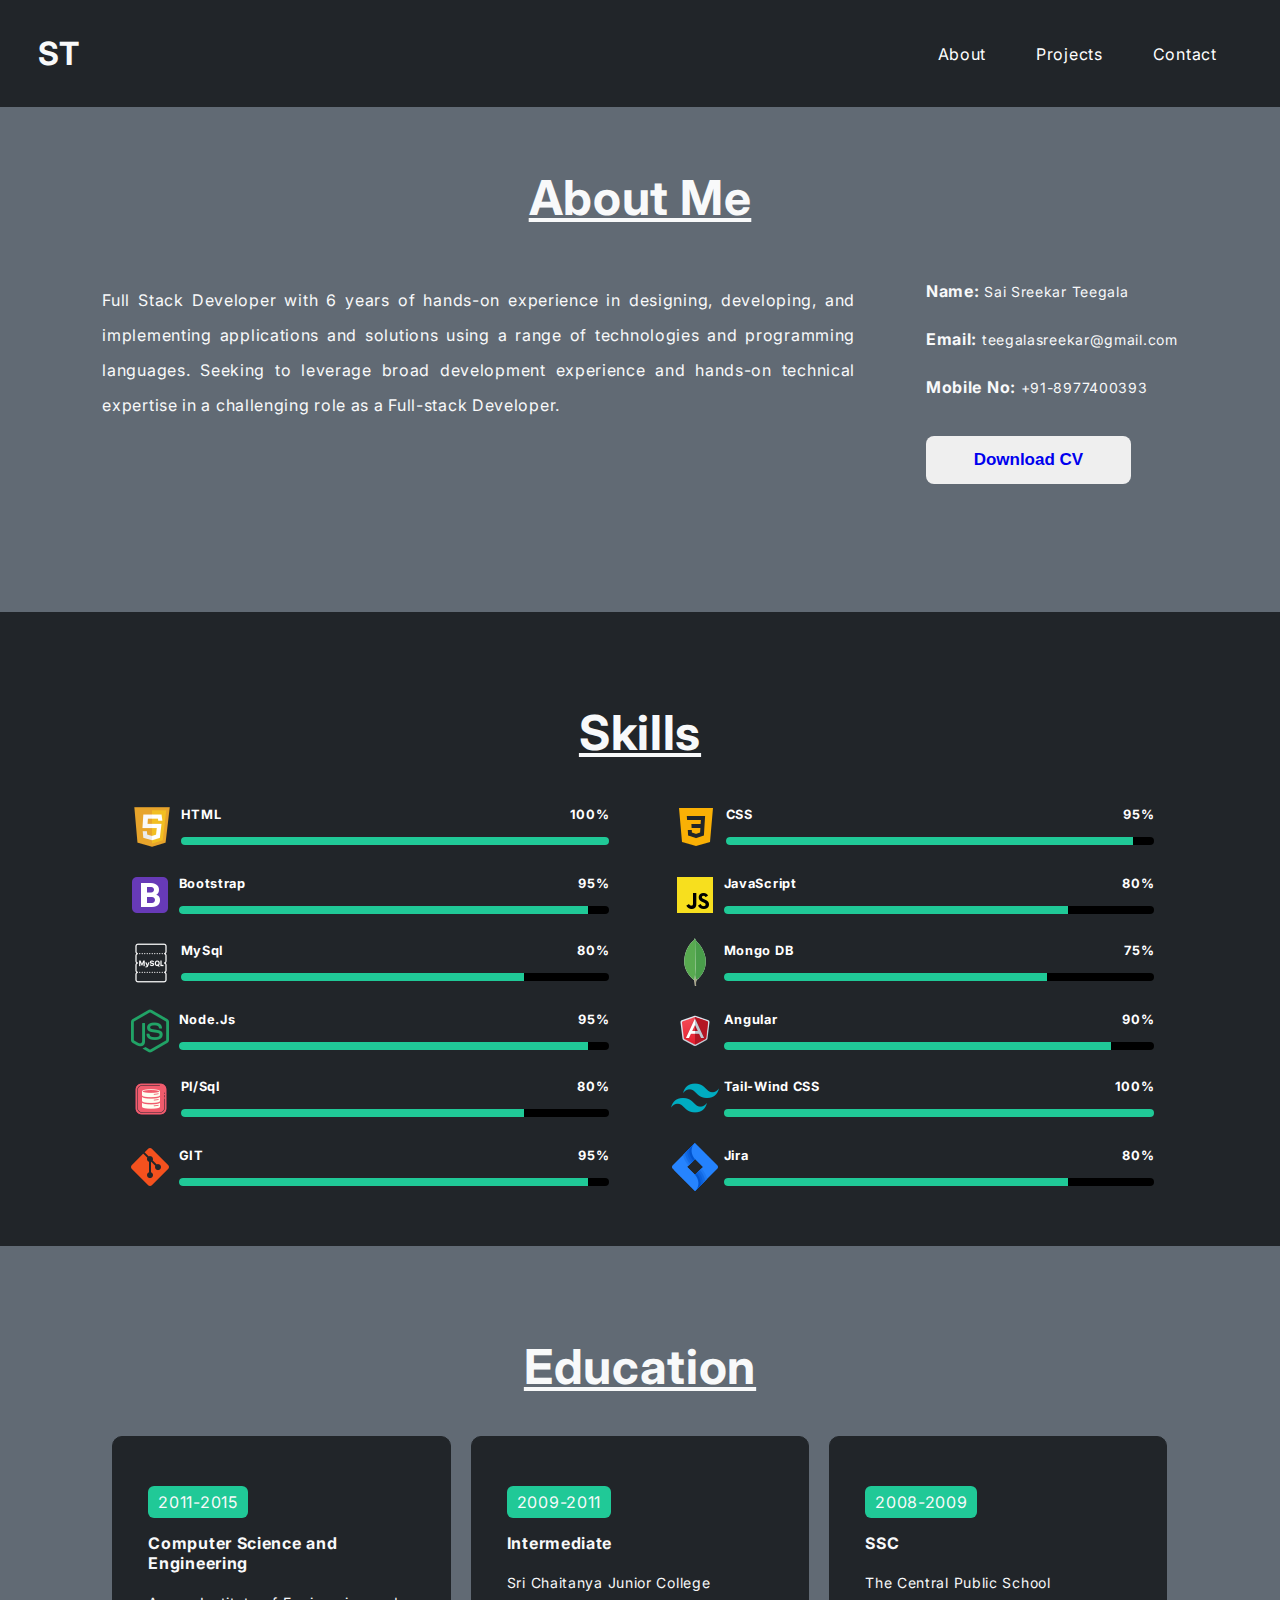
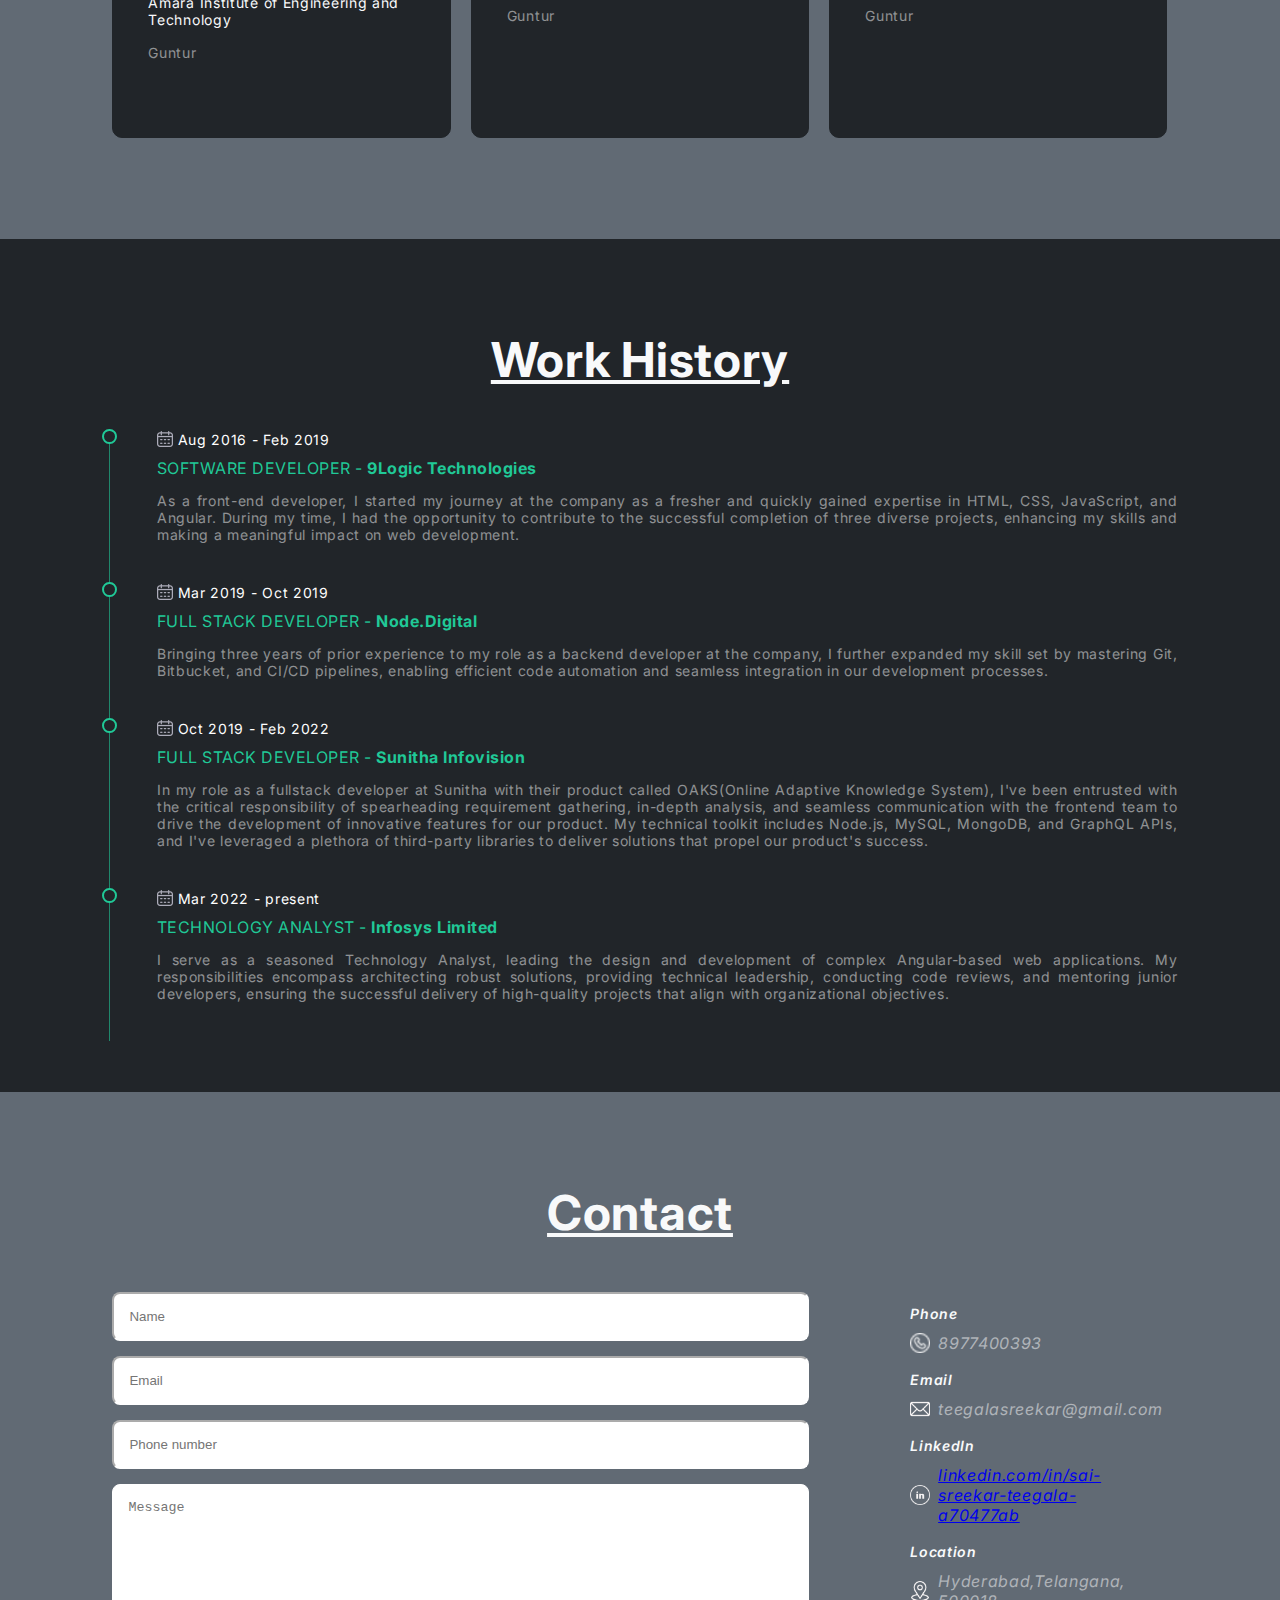
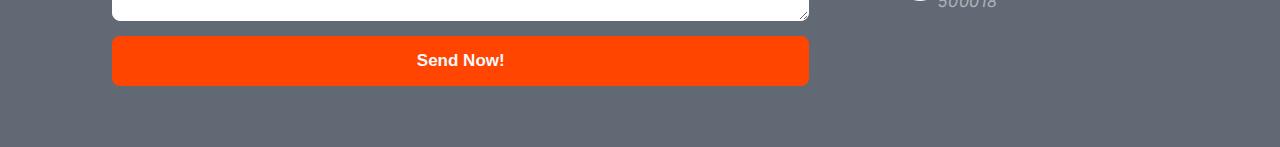
==== commit 1ee883f6: "menu functionlity and removed unwanted code" ====
--- a/index.html
+++ b/index.html
@@ -7,34 +7,22 @@
     <title>Portfolio</title>
     <script src="./script.js" defer></script>
     <link rel="stylesheet" href="./style.css">
-    <!-- <style>
-        .Skills{
-            width: fit-content;
-        }
-    </style> -->
 </head>
 
 <body>
-    <!-- <h1>Sai Sreekar Teegala <sub>(Full Stack Developer)</sub></h1>
-
-    <header>
-        <h1>Sreekar Portfolio</h1>
-    </header> -->
     <nav>
-        <h1>ST</h1>
-        <navbar>
+        <span>
+            <h1>ST</h1>
+            <img src="./images/icons/icons8-menu-30.png" alt="Menu" id="menuButton" class="hamburger" height="50"
+                width="50">
+        </span>
+        <navbar id="menu">
             <a href="#About">About</a>
             <a href="#Projects">Projects</a>
             <a href="#Contact">Contact</a>
         </navbar>
-        <!-- <ul>
-            <li><a href="">About</a></li>
-            <li><a href="">Projects</a></li>
-            <li><a href="">Contact</a></li>
-        </ul> -->
     </nav>
     <main>
-        <!-- <section id="intro"></section> -->
         <section id="About" class="section bg-dark">
             <h2><u>About Me</u></h2>
             <div class="flex space-between">
@@ -46,10 +34,11 @@
                 <div>
                     <p><b>Name:</b> Sai Sreekar Teegala</p>
                     <p><b>Email:</b> teegalasreekar@gmail.com</p>
-                    <!-- <p><b>Mobile No:</b> +91-8977400393</p> -->
-                    
+                    <p><b>Mobile No:</b> +91-8977400393</p>
+
                     <button type="button">
-                        <a href="./resume/Sreekar_Resume.pdf" download="Sreekar_Resume.pdf" target="_blank" style="text-decoration: none;">Download CV</a>
+                        <a href="./resume/Sreekar_Resume.pdf" download="Sreekar_Resume.pdf" target="_blank"
+                            style="text-decoration: none;">Download CV</a>
                         <!-- Download CV -->
                     </button>
                 </div>
@@ -688,14 +677,14 @@
                     <div class="">
                         <label>Email</label>
                         <p>
-                            <img src="images/icons/gmail_2.png" alt="phone" width="20">
+                            <img src="images/icons/mail.png" alt="phone" width="20">
                             <span>teegalasreekar@gmail.com</span>
                         </p>
                     </div>
                     <div class="">
                         <label>LinkedIn</label>
                         <p>
-                            <img src="images/icons/gmail_2.png" alt="phone" width="20">
+                            <img src="images/icons/linkedin.png" alt="phone" width="20">
                             <a
                                 href="linkedin.com/in/sai-sreekar-teegala-a70477ab">linkedin.com/in/sai-sreekar-teegala-a70477ab</a>
                         </p>
@@ -703,16 +692,16 @@
                     <div class="">
                         <label>Location</label>
                         <p>
-                            <img src="images/icons/gmail_2.png" alt="phone" width="20">
+                            <img src="images/icons/location.png" alt="phone" width="20">
                             <span>Hyderabad,Telangana, 500018 </span>
                         </p>
                     </div>
                     <!-- <p><a href="mailto:teegalasreekar@gmail.com">Sreekar teegala</a></p>
-                        Hyderabad,Telangana, 500018 <br>
-                        8977400393 <br>
-                        LinkedIn:<a href="linkedin.com/in/sai-sreekar-t
-                    eegala-a70477ab">linkedin.com/in/sai-sreekar-t
-                            eegala-a70477ab</a> -->
+                                        Hyderabad,Telangana, 500018 <br>
+                                        8977400393 <br>
+                                        LinkedIn:<a href="linkedin.com/in/sai-sreekar-t
+                                    eegala-a70477ab">linkedin.com/in/sai-sreekar-t
+                                            eegala-a70477ab</a> -->
 
                 </Address>
             </div>
--- a/style.css
+++ b/style.css
@@ -42,7 +42,7 @@
 }
 
 navbar {
-    flex-basis: 50%;
+    /* flex-basis: 50%; */
     display: flex;
     align-items: center;
     justify-content: end;
@@ -67,7 +67,7 @@
 }
 
 section[id='About'] {
-    padding-bottom: 11%;
+    padding-bottom: 10%;
 }
 
 #intro {
@@ -118,6 +118,10 @@
 
 .flex div p {
     font-size: 14px;
+}
+
+.flex div button {
+    margin-top: 10%;
 }
 
 button {
@@ -183,14 +187,6 @@
     flex-wrap: wrap;
 }
 
-.col-1 {
-    width: 8.33%;
-}
-
-.col-2 {
-    width: 16.66%;
-}
-
 .col-3 {
     width: 25%;
 }
@@ -200,36 +196,8 @@
     padding: 0px 10px;
 }
 
-.col-5 {
-    width: 41.66%;
-}
-
-.col-6 {
-    width: 50%;
-}
-
-.col-7 {
-    width: 58.33%;
-}
-
 .col-8 {
     width: 66.66%;
-}
-
-.col-9 {
-    width: 75%;
-}
-
-.col-10 {
-    width: 83.33%;
-}
-
-.col-11 {
-    width: 91.66%;
-}
-
-.col-12 {
-    width: 100%;
 }
 
 .bg-dark {
@@ -368,7 +336,7 @@
     position: absolute;
     top: 15px;
     width: 1px;
-    background-color: var(--heading-color);
+    background-color: #20c997;
 }
 
 .workCard {
@@ -398,6 +366,7 @@
 
 .workcard-body {
     color: var(--light);
+    text-align: justify;
 }
 
 .circle {
@@ -409,26 +378,51 @@
     /* border-color: white; */
     border: 2px solid white;
     outline: none;
-    border-color: var(--heading-color);
+    border-color: #20c997;
 }
 
 #company {
     display: block;
     margin-top: 10px;
     /* color: red; */
-    color: skyblue;
+    color: #20c997;
     font-size: 16px;
     letter-spacing: 0.5px;
 }
 
-.item:nth-child(5) {
-    border-bottom: 1px solid var(--heading-color);
+address p {
+    margin-top: 10px;
+    gap: 8px;
+    align-items: center;
+    display: flex;
+    align-items: center;
+}
+
+address div {
+    margin-bottom: 10px;
 }
 
 #address {
     padding: 21px;
 }
 
+#menu.open {
+    display: flex;
+}
+
+#menu {
+    /* display: none; */
+}
+
+#menuButton {
+    display: none;
+}
+
+.hamburger {
+    /* background-color: transparent; */
+    border: none;
+    cursor: pointer;
+}
 
 /* Media Query for Mobile Devices */
 @media (max-width: 480px) {
@@ -453,7 +447,38 @@
     }
 
     #address div {
-        flex-basis: 40%;
+        flex-basis: 100%;
+    }
+
+    navbar {
+        display: none;
+    }
+
+    nav, navbar {
+        flex-direction: column;
+    }
+
+    nav span {
+        display: flex;
+        flex-direction: row;
+        justify-content: space-between;
+    }
+
+    section[id='education'] .row {
+        flex-direction: column;
+    }
+
+    section[id='education'] .row .col-4 {
+        width: 100%;
+    }
+
+    #menuButton {
+        display: block;
+        margin: auto 0;
+    }
+
+    .skills {
+        flex-direction: column;
     }
 }
 
@@ -480,8 +505,36 @@
     }
 
     #address div {
-        flex-basis: 40%;
-    }
+        flex-basis: 100%;
+    }
+
+    navbar {
+        display: none;
+    }
+
+    nav, navbar {
+        flex-direction: column;
+    }
+
+    nav span {
+        display: flex;
+        flex-direction: row;
+        justify-content: space-between;
+    }
+
+    section[id='education'] .row {
+        flex-direction: column;
+    }
+
+    section[id='education'] .row .col-4 {
+        width: 100%;
+    }
+
+    #menuButton {
+        display: block;
+        margin: auto 0;
+    }
+
 }
 
 /* Media Query for Tablets Ipads portrait mode */
@@ -509,6 +562,14 @@
     #address div {
         flex-basis: 40%;
     }
+
+    section[id='education'] .row {
+        flex-direction: column;
+    }
+
+    section[id='education'] .row .col-4 {
+        width: 100%;
+    }
 }
 
 /* Media Query for Laptops and Desktops */
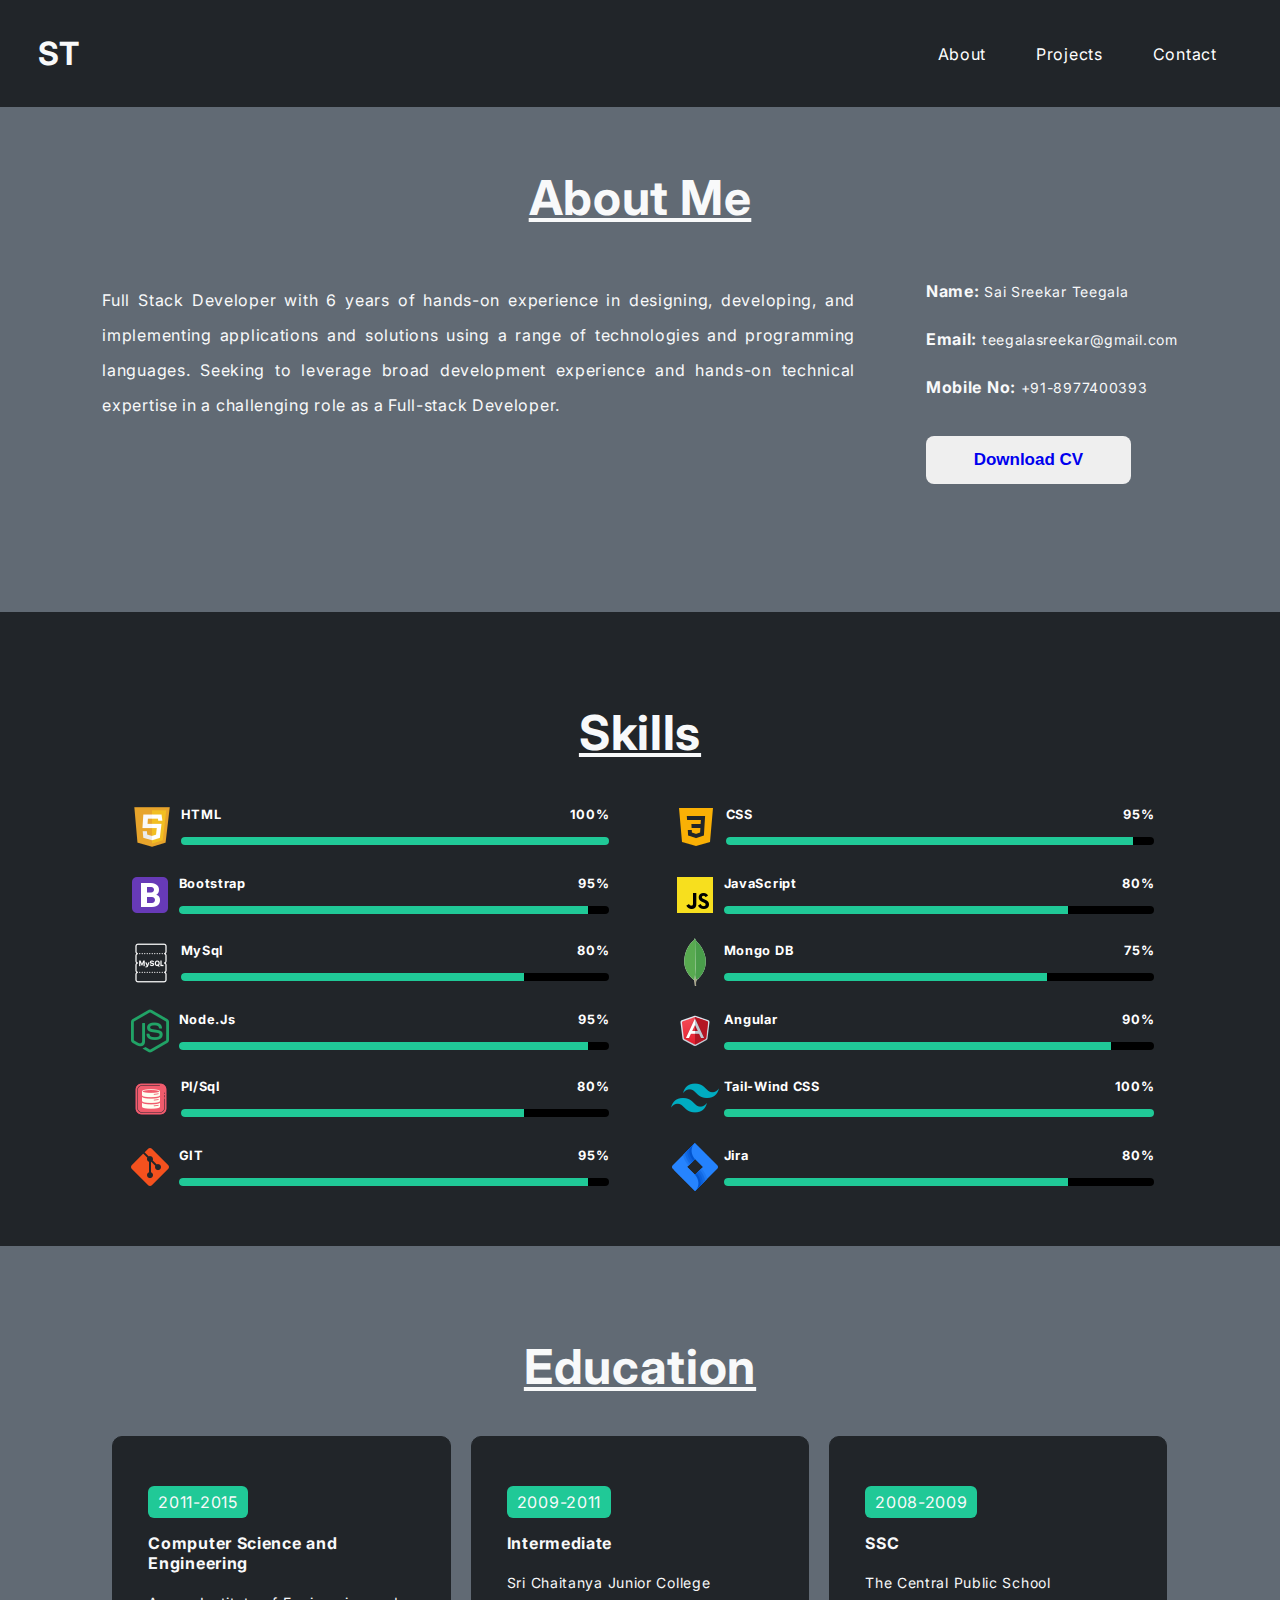
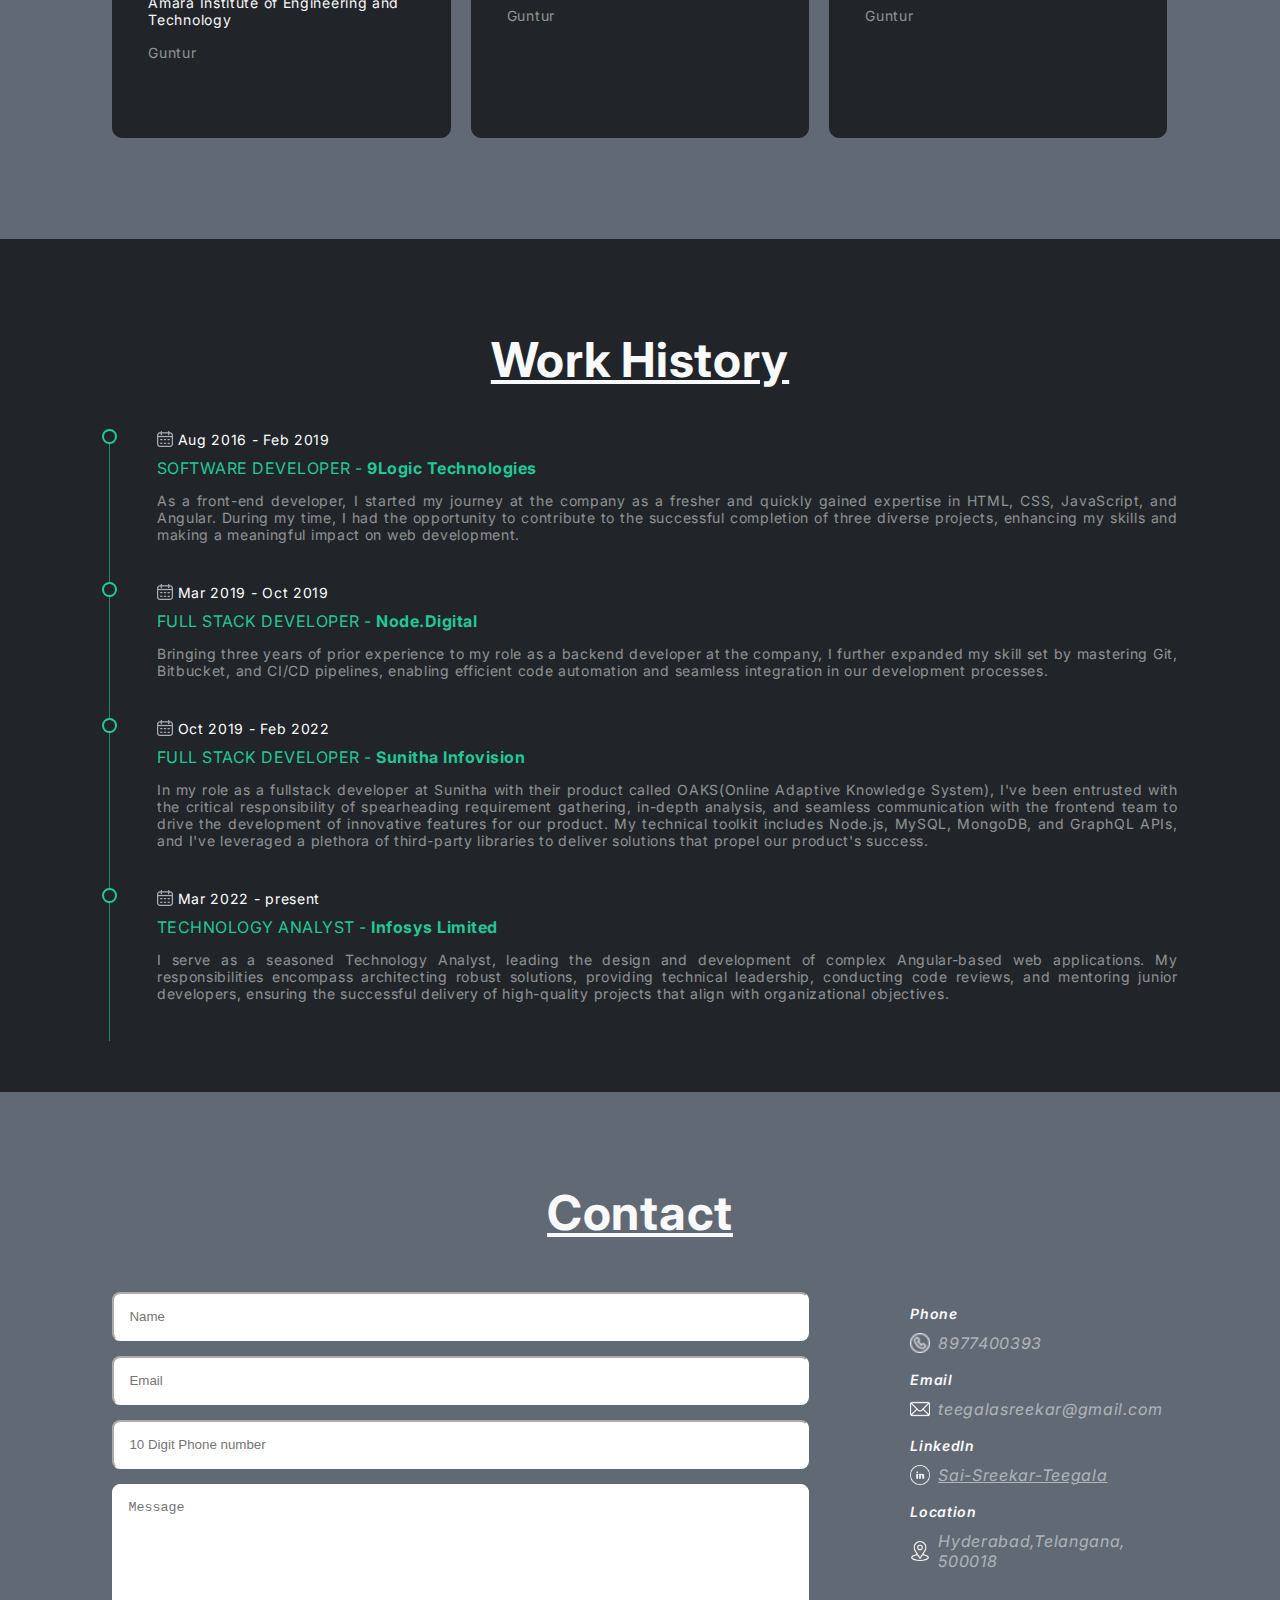
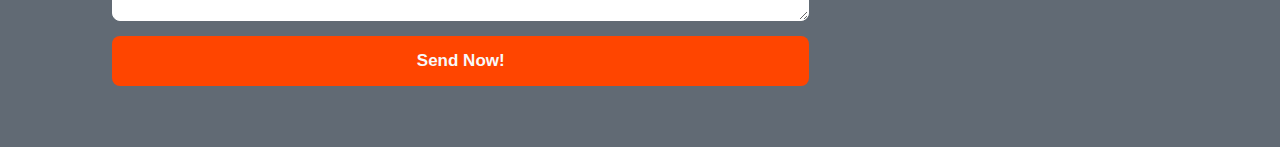
==== commit 1e374391: "Added form submission" ====
--- a/index.html
+++ b/index.html
@@ -656,14 +656,12 @@
             <h2><u>Contact</u></h2>
             <div class="row">
                 <div class="col-8">
-                    <form action="submit">
-                        <div class="contact-form">
-                            <input type="text" name="name" id="name" placeholder="Name">
-                            <input type="email" name="email" id="email" placeholder="Email">
-                            <input type="number" name="phone number" id="number" placeholder="Phone number">
-                            <textarea name="message" id="message" rows="7" cols="50" placeholder="Message"></textarea>
-                            <button type="button" class="sendnow">Send Now!</button>
-                        </div>
+                    <form class="contact-form" id="contact-form">
+                        <input type="text" name="name" id="name" placeholder="Name" required>
+                        <input type="email" name="email" id="email" placeholder="Email">
+                        <input type="text" name="phone_number" id="phone_number" placeholder="10 Digit Phone number">
+                        <textarea name="message" id="message" rows="7" cols="50" placeholder="Message"></textarea>
+                        <button type="submit" class="sendnow">Send Now!</button>
                     </form>
                 </div>
                 <Address class="col-3" id="address">
@@ -685,8 +683,8 @@
                         <label>LinkedIn</label>
                         <p>
                             <img src="images/icons/linkedin.png" alt="phone" width="20">
-                            <a
-                                href="linkedin.com/in/sai-sreekar-teegala-a70477ab">linkedin.com/in/sai-sreekar-teegala-a70477ab</a>
+                            <a id="linkedIn" href="https://www.linkedin.com/in/sai-sreekar-teegala-a70477ab/"
+                                target="_blank">Sai-Sreekar-Teegala</a>
                         </p>
                     </div>
                     <div class="">
--- a/style.css
+++ b/style.css
@@ -406,6 +406,10 @@
     padding: 21px;
 }
 
+#linkedIn {
+    color: var(--light);
+}
+
 #menu.open {
     display: flex;
 }
